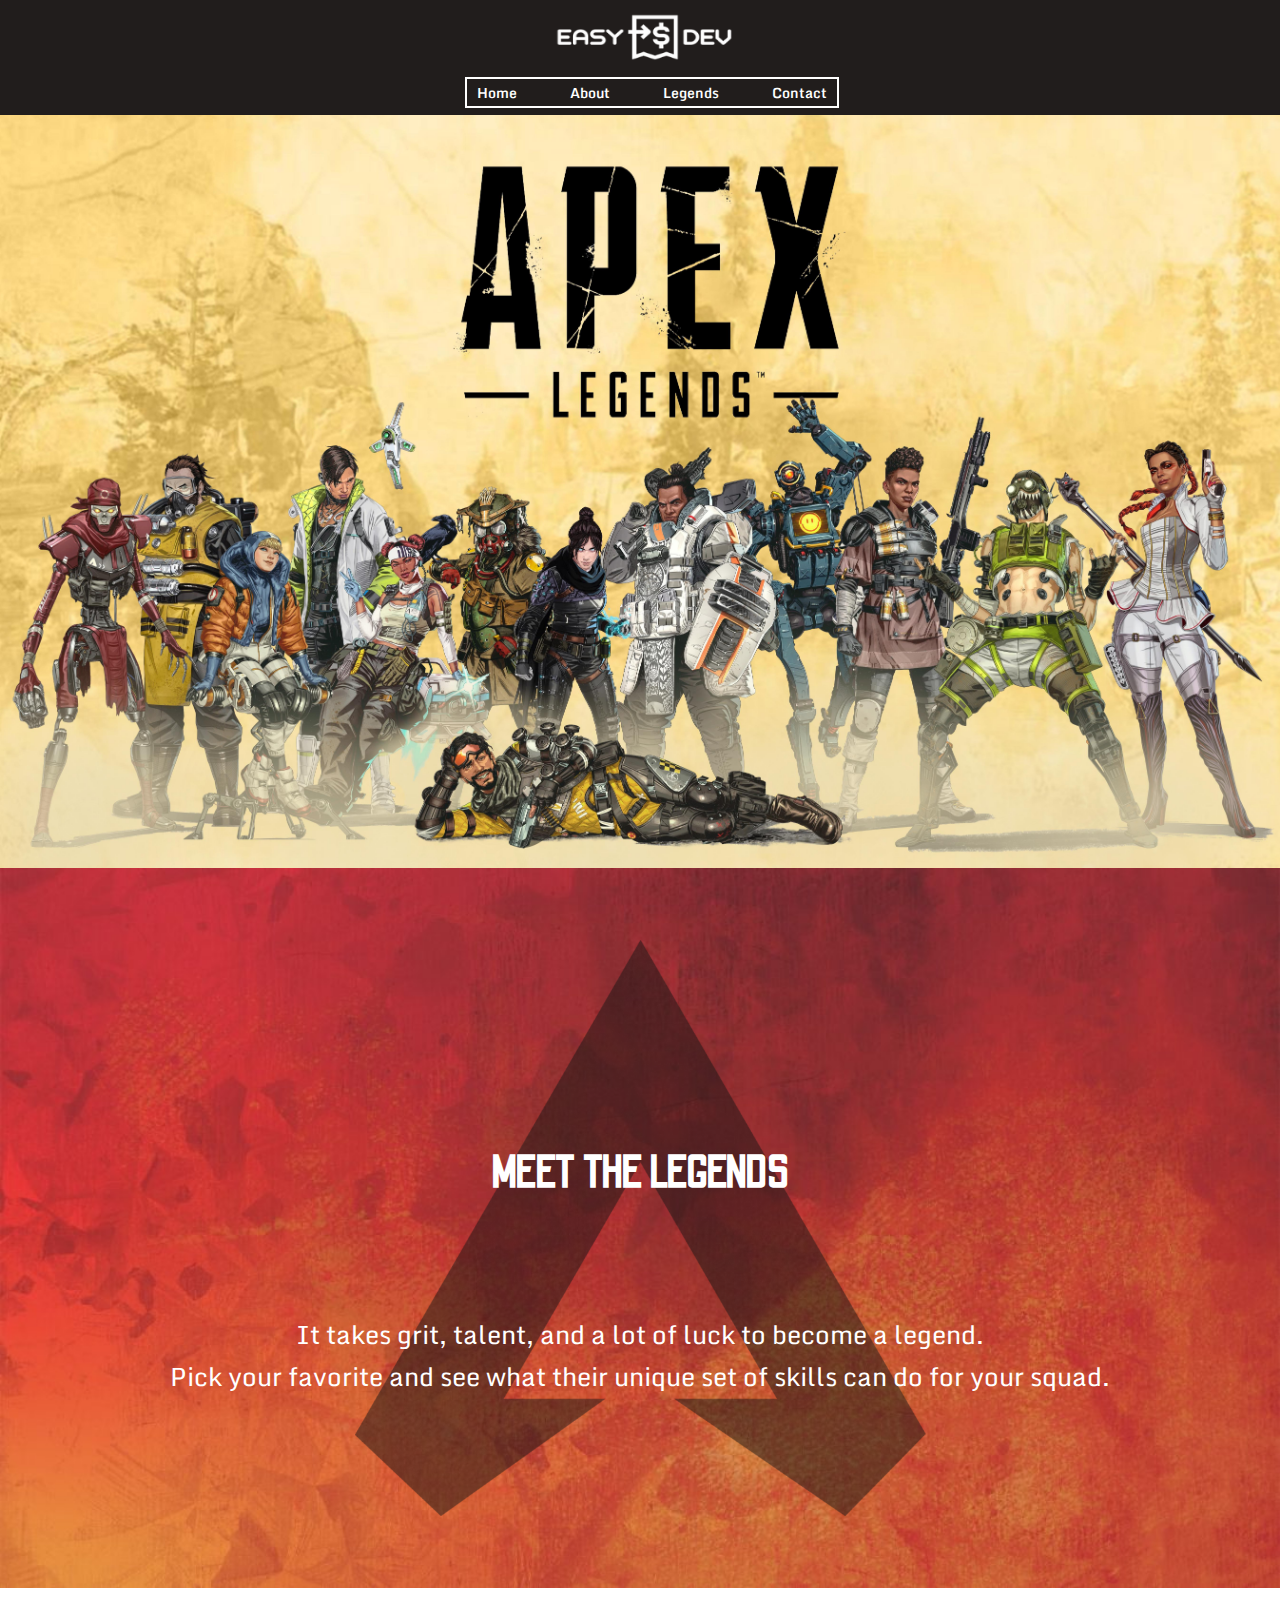
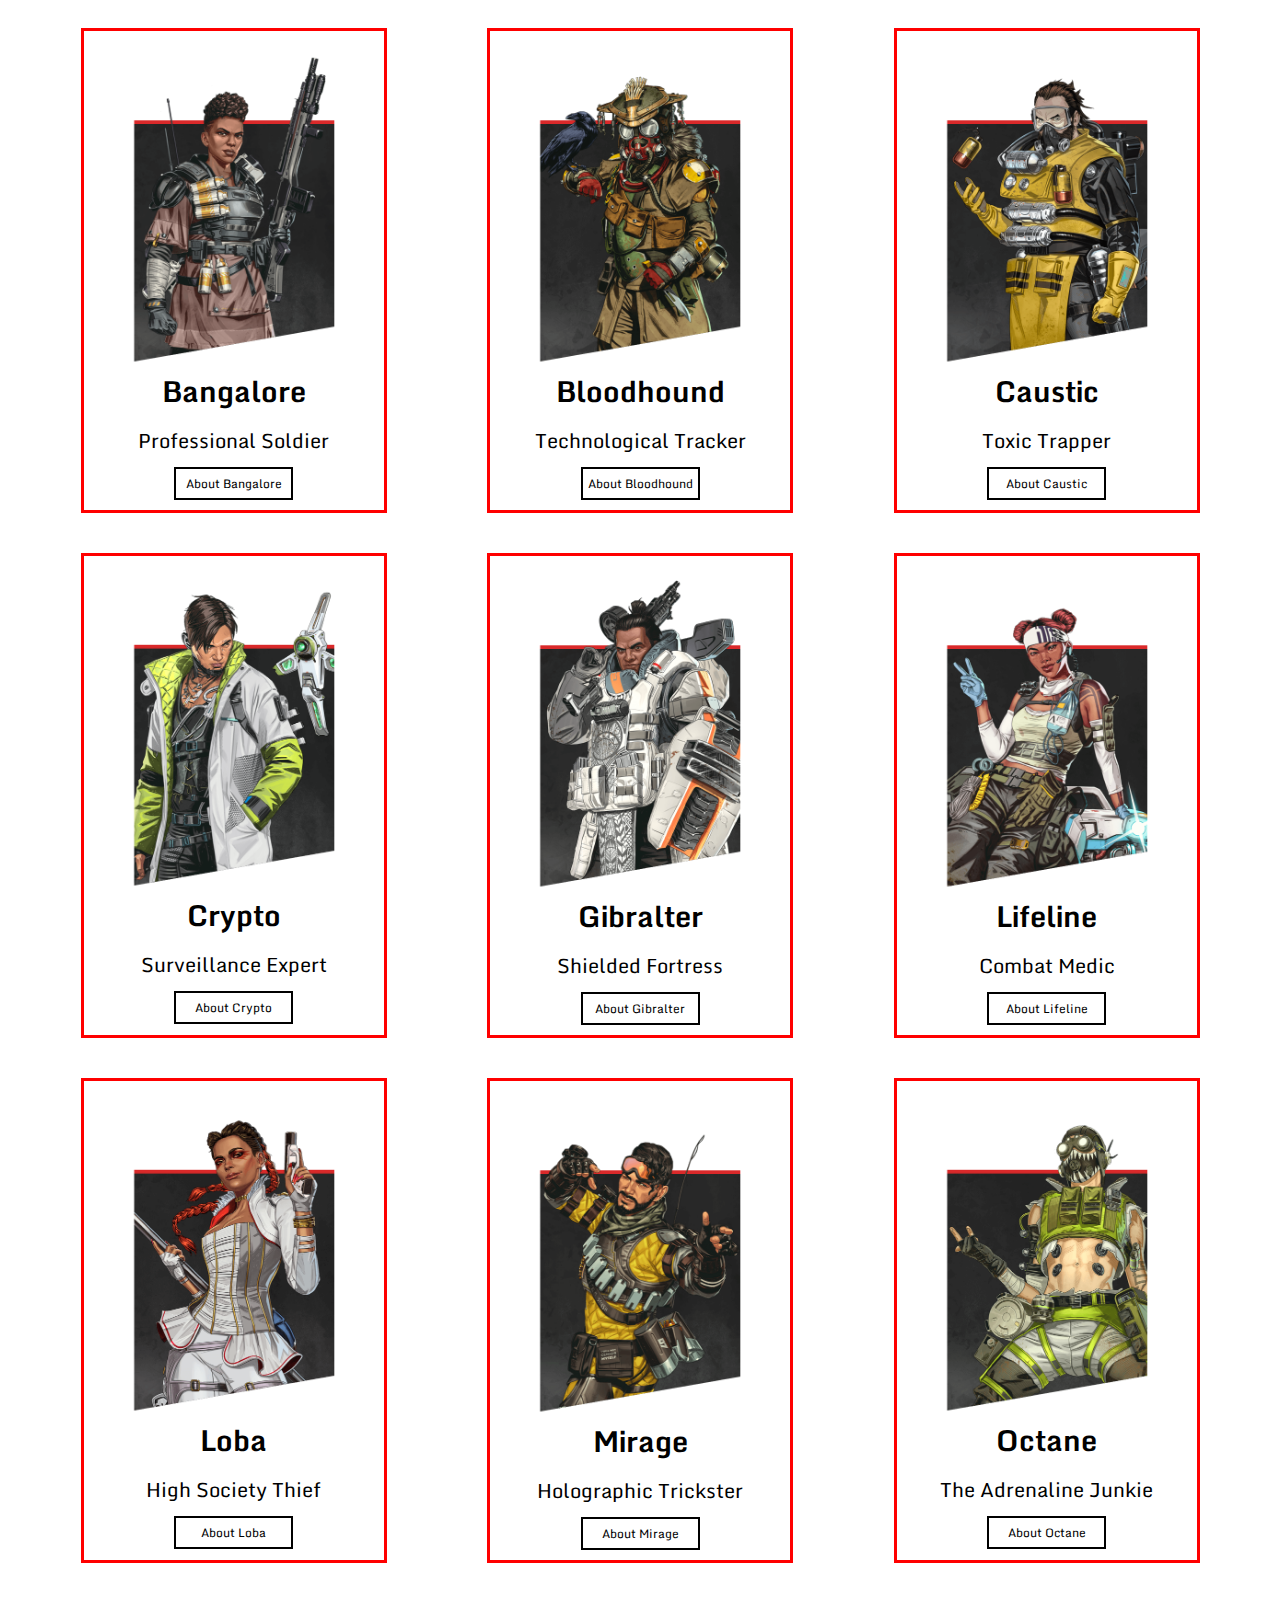
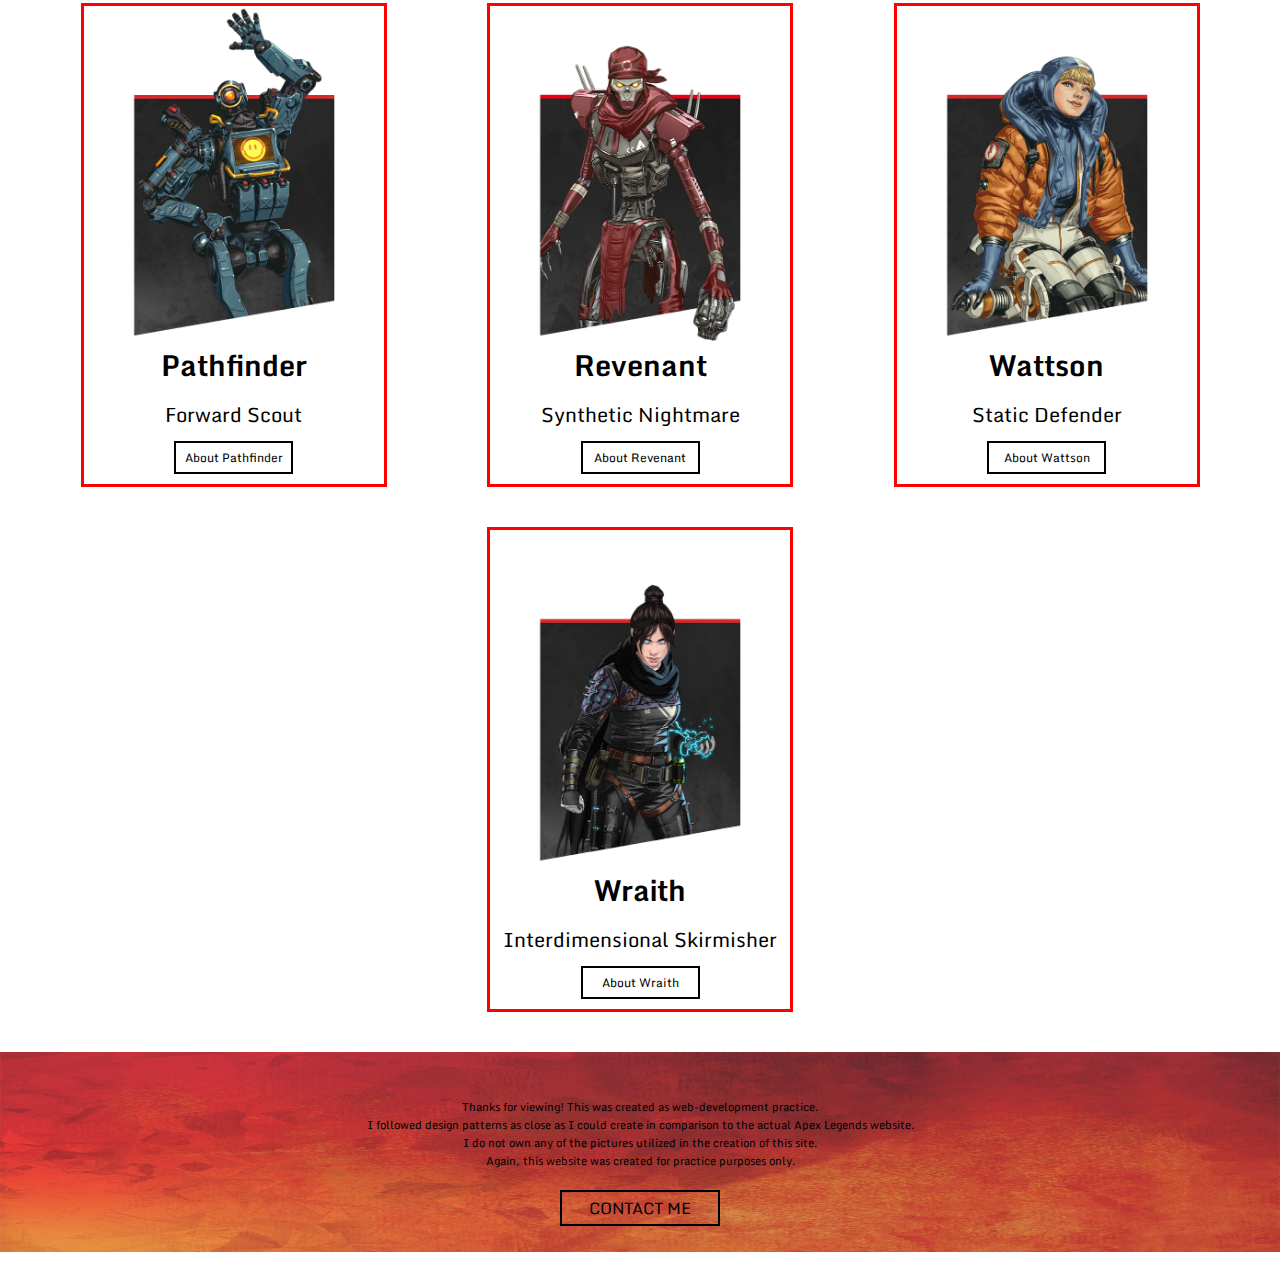
==== index.html @ 11a43748 "Add files via upload" ====
<!DOCTYPE html>
<html lang="en">
<head>
    <meta charset="UTF-8">
    <meta name="viewport" content="width=device-width, initial-scale=1.0">
    <title>Apex Legends</title>
    <link rel="stylesheet" href="index.css">
    <link href='https://fonts.googleapis.com/css?family=Odibee Sans' rel='stylesheet'>
    <link href='https://fonts.googleapis.com/css?family=Monda' rel='stylesheet'>
</head>
<body>
    <header>
        <!--<div class= "logo"></div>-->
        <img class="logo-img" src="images/RyanLogos/easymoney.png" alt="Easy $ Development">
        <nav>
          <ul>
            <li><a href="#banners">Home</a></li> 
            <li><a href="#banner-red-background">About</a></li> 
            <li><a href="#legend-container">Legends</a></li>
            <li><a href="#contact">Contact</a></li>
          </ul>
        </nav>
        
    </header>
    <div id="banners" class="banner-container">
      <img id="banner-group-pic" class="banner-image" src="images/BannerPhotos/apex-seasonfive-banner.jpg" alt="Group Picture of the Apex Legend Characters">
      <div class="red-banner">
      <img id="banner-red-background"  src="images/BannerPhotos/apex-meet-legends-background.jpg" alt="red Apex background image">
      <img class="apex-logo" src="images/ApexLogoPhotos/Apex-Legends-Logo-PNG-Photos.png" alt="Apex Logo">
      <h1 class="title-page-heading" >MEET THE LEGENDS</h1>
      <p class="title-page-paragraph" >It takes grit, talent, and a lot of luck to become a legend. <br>
         Pick your favorite and see what their unique set of skills can do for your squad.
      </p>
    </div>
    </div>
    <div id="legend-container" class="legend-gallery">
      <figure class="gallery-item">
        <img class="thumbnail" src="images/BangalorPhotos/apex-grid-tile-legends-bangalore.png.adapt.crop16x9.png">
        <h3 class="legend-name">Bangalore</h3>
        <p class="legend-title">Professional Soldier</p>
        <p class="about-btn">About Bangalore</p>
      </figure>
      <figure class="gallery-item">
        <img class="thumbnail" src="images/BloodhoundPhotos/apex-grid-tile-legends-bloodhound.png.adapt.crop16x9.png">
        <h3 class="legend-name">Bloodhound</h3>
        <p class="legend-title">Technological Tracker</p>
        <p class="about-btn">About Bloodhound</p>
      </figure>
      <figure class="gallery-item">
        <img class="thumbnail" src="images/CausticPhotos/apex-grid-tile-legends-caustic.png.adapt.crop16x9.png">
        <h3 class="legend-name">Caustic</h3>
        <p class="legend-title">Toxic Trapper</p>
        <p class="about-btn">About Caustic</p>
      </figure>
      <figure class="gallery-item">
        <img class="thumbnail" src="images/CryptoPhotos/apex-grid-tile-legends-crypto.png.adapt.crop16x9.png">
        <h3 class="legend-name">Crypto</h3>
        <p class="legend-title">Surveillance Expert</p>
        <p class="about-btn">About Crypto</p>
      </figure>
      <figure class="gallery-item">
        <img class="thumbnail" src="images/GibralterPhotos/apex-grid-tile-legends-gibraltar.png.adapt.crop16x9.png">
        <h3 class="legend-name">Gibralter</h3>
        <p class="legend-title">Shielded Fortress</p>
        <p class="about-btn">About Gibralter</p>
      </figure>
      <figure class="gallery-item">
        <img class="thumbnail" src="images/LifelinePhotos/apex-grid-tile-legends-lifeline.png.adapt.crop16x9.png">
        <h3 class="legend-name">Lifeline</h3>
        <p class="legend-title">Combat Medic</p>
        <p class="about-btn">About Lifeline</p>
      </figure>
      <figure class="gallery-item">
        <img class="thumbnail" src="images/LobaPhotos/apex-grid-tile-legends-loba.png.adapt.crop16x9.png">
        <h3 class="legend-name">Loba</h3>
        <p class="legend-title">High Society Thief</p>
        <p class="about-btn">About Loba</p>
      </figure>
      <figure class="gallery-item">
        <img class="thumbnail" src="images/MiragePhotos/apex-grid-tile-legends-mirage.png.adapt.crop16x9.png">
        <h3 class="legend-name">Mirage</h3>
        <p class="legend-title">Holographic Trickster</p>
        <p class="about-btn">About Mirage</p>
      </figure>
      <figure class="gallery-item">
        <img class="thumbnail" src="images/OctanePhotos/apex-grid-tile-legends-octane.png.adapt.crop16x9.png">
        <h3 class="legend-name">Octane</h3>
        <p class="legend-title">The Adrenaline Junkie</p>
        <p class="about-btn">About Octane</p>
      </figure>
      <figure class="gallery-item">
        <img class="thumbnail" src="images/PathfinderPhotos/apex-grid-tile-legends-pathfinder.png.adapt.crop16x9.png">
        <h3 class="legend-name">Pathfinder</h3>
        <p class="legend-title">Forward Scout</p>
        <p class="about-btn">About Pathfinder</p>
      </figure>
      <figure class="gallery-item">
        <img class="thumbnail" src="images/RevenantPhotos/apex-legend-revenant-grid-tile.png.adapt.crop16x9.png">
        <h3 class="legend-name">Revenant</h3>
        <p class="legend-title">Synthetic Nightmare</p>
        <p class="about-btn">About Revenant</p>
      </figure>
      <figure class="gallery-item">
        <img class="thumbnail" src="images/WattsonPhotos/apex-grid-tile-legends-wattson.png.adapt.crop16x9.png">
        <h3 class="legend-name">Wattson</h3>
        <p class="legend-title">Static Defender</p>
        <p class="about-btn">About Wattson</p>
      </figure>
      <figure class="gallery-item">
        <img class="thumbnail" src="images/WraithPhotos/apex-grid-tile-legends-wraith.png.adapt.crop16x9.png">
        <h3 class="legend-name">Wraith</h3>
        <p class="legend-title">Interdimensional Skirmisher</p>
        <p class="about-btn">About Wraith</p>
      </figure>
    </div>
    <div id="contact" class= "footer-banner">
        <img src="images/BannerPhotos/apex-meet-legends-background.jpg" alt="red Apex background">
        <div class="footer-flex">
          <p>Thanks for viewing! This was created as web-development practice. </p>
          <p>I followed design patterns as close as I could create in comparison to the actual Apex Legends website.</p>
          <p>I do not own any of the pictures utilized in the creation of this site.</p>
          <p>Again, this website was created for practice purposes only. </p>
          <div class="contact-btn">
          <a>CONTACT ME</a>
          </div>
        </div>
    </div>
    
        
</body>
</html>
---- index.css ----
html,body {
    margin: 0;
    padding: 0;
    font-size: 16px;
    color:white;
    font-family: 'Monda', Courier, monospace;
}

header {
    background-color:#211d1c;
    width:100%;
    position:fixed;
    height:115px;
    z-index: 10;
    display: flex;
    justify-content: center;
    align-items: center;
    flex-direction: column;
    font-size: 14px;
}

nav {
    width: 350px;
}

ul {
    display: flex;
    justify-content: space-between;
    padding: 2px 10px;
    margin: 0 auto 10px 0;
    width:100%;
    border: 2px solid white;
}

li a{
    text-decoration: none;
    color:white;
}


nav li {
    font-weight: 600;
    display: inline-block;
}

a:hover {
    text-decoration: underline;
}

.logo-img{
    height: 80px;
    width:180px;
    margin-left: 8px;
    position: relative;
}

.banner-container{
    width: 100%;
    position: relative;
    top:100px;
    background-color: black;
}

.banner-image{
    width:100%;
    height: auto;
    display:block;
    position: relative;
    top:15px;
}

.red-banner{
    width:100%;
    position: relative;
    display: flex;
    flex-direction: column;
    justify-content: space-around;
    align-items: center;
    z-index:5;
}

.apex-logo {
    display: block;
    position: absolute;
    margin: 0 auto;
    height: 45vw;
    opacity: .5;

}

.title-page-heading {
    position: absolute;
    text-align: center;
    width: 100%;
    bottom: 50%;
    font-size:3.5vw;
    color:white;
    font-family: 'Odibee Sans';
}

.title-page-paragraph{
    position: absolute;
    text-align: center;
    width: 100%;
    bottom: 23%;
    font-size: 2vw;
    color:white;
    font-family:'Monda';


}

.legend-gallery {
    display: flex;
    flex-wrap: wrap;
    justify-content: space-evenly;
    padding-top: 20px;
    position: relative;
    top:50px;
  }
  
.gallery-item {
    margin: 20px 20px 20px 20px;
    position: relative;
    top: 50px;
    display: flex;
    flex-direction: column;
    border: 3px solid red;
  }
  
.gallery-item .thumbnail {
    width: 300px;
    margin: 0 auto 0 auto;
    padding: 0;
  }

.legend-name {
    color:black;
    text-align: center;
    font-size: 180%;
    margin-bottom: 10px;
    margin-top:0;
  }

.legend-title{
    color:black;
    text-align: center;
    font-size: 125%;
    margin-top:0;
    margin-bottom:10px;
  }


.about-btn{
    color: black;
    text-align: center;
    border:2px solid black;
    padding:5px 0;
    margin-top:0;
    width:115px;
    margin: 0 auto 10px auto;
    font-size:12px;
  }

  .about-btn:hover{
      border: 2px solid red;
      color: red;
      text-decoration: underline;
      cursor: pointer;
  }

.footer-banner{
    width: 100%;
    height: 200px;
    position: relative;
    top:120px;
}

.footer-banner img{
    width: 100%;
    position: absolute;
    height: 100%;
}

.footer-banner p {
    color:black;
    position: relative;
    width: 100%;
    text-align: center;
    display: inline-block;
    font-size: 70%;
    
  }

.footer-flex{
    display: flex;
    flex-wrap: wrap;
    justify-content: center;
    align-items: center;
    flex-direction: column;
    align-content: flex-start;
    padding-top:10px;
    height:100%;
    }

.footer-flex p {
    margin:0;
    padding:0;
}


.contact-btn{
    border: 2px solid black;
    padding: 3px;
    width: 150px;
    margin: 20px auto 0 auto;
    position: relative;
    text-align: center;
    font-size: 1rem;
    color: black;
}

#banner-red-background{
    width: 100%;
    height:100%;
}

@media only screen and (max-width: 768px){
    .title-page-heading {
        font-size:3.8vw;
    }
    
    .title-page-paragraph{
        font-size: 2.8vw;
    }
    .gallery-item .thumbnail {
        width: 250px;
      }
}


@media only screen and (max-width: 500px){

    .title-page-heading {
        font-size:4vw;
    }
    
    .title-page-paragraph{
        font-size: 3vw;
    }

    .gallery-item .thumbnail {
        width: 200px;
      }

      .legend-name {
        font-size: 150%;
      }
    
    .legend-title{
        font-size: 100%;
      }
    
}
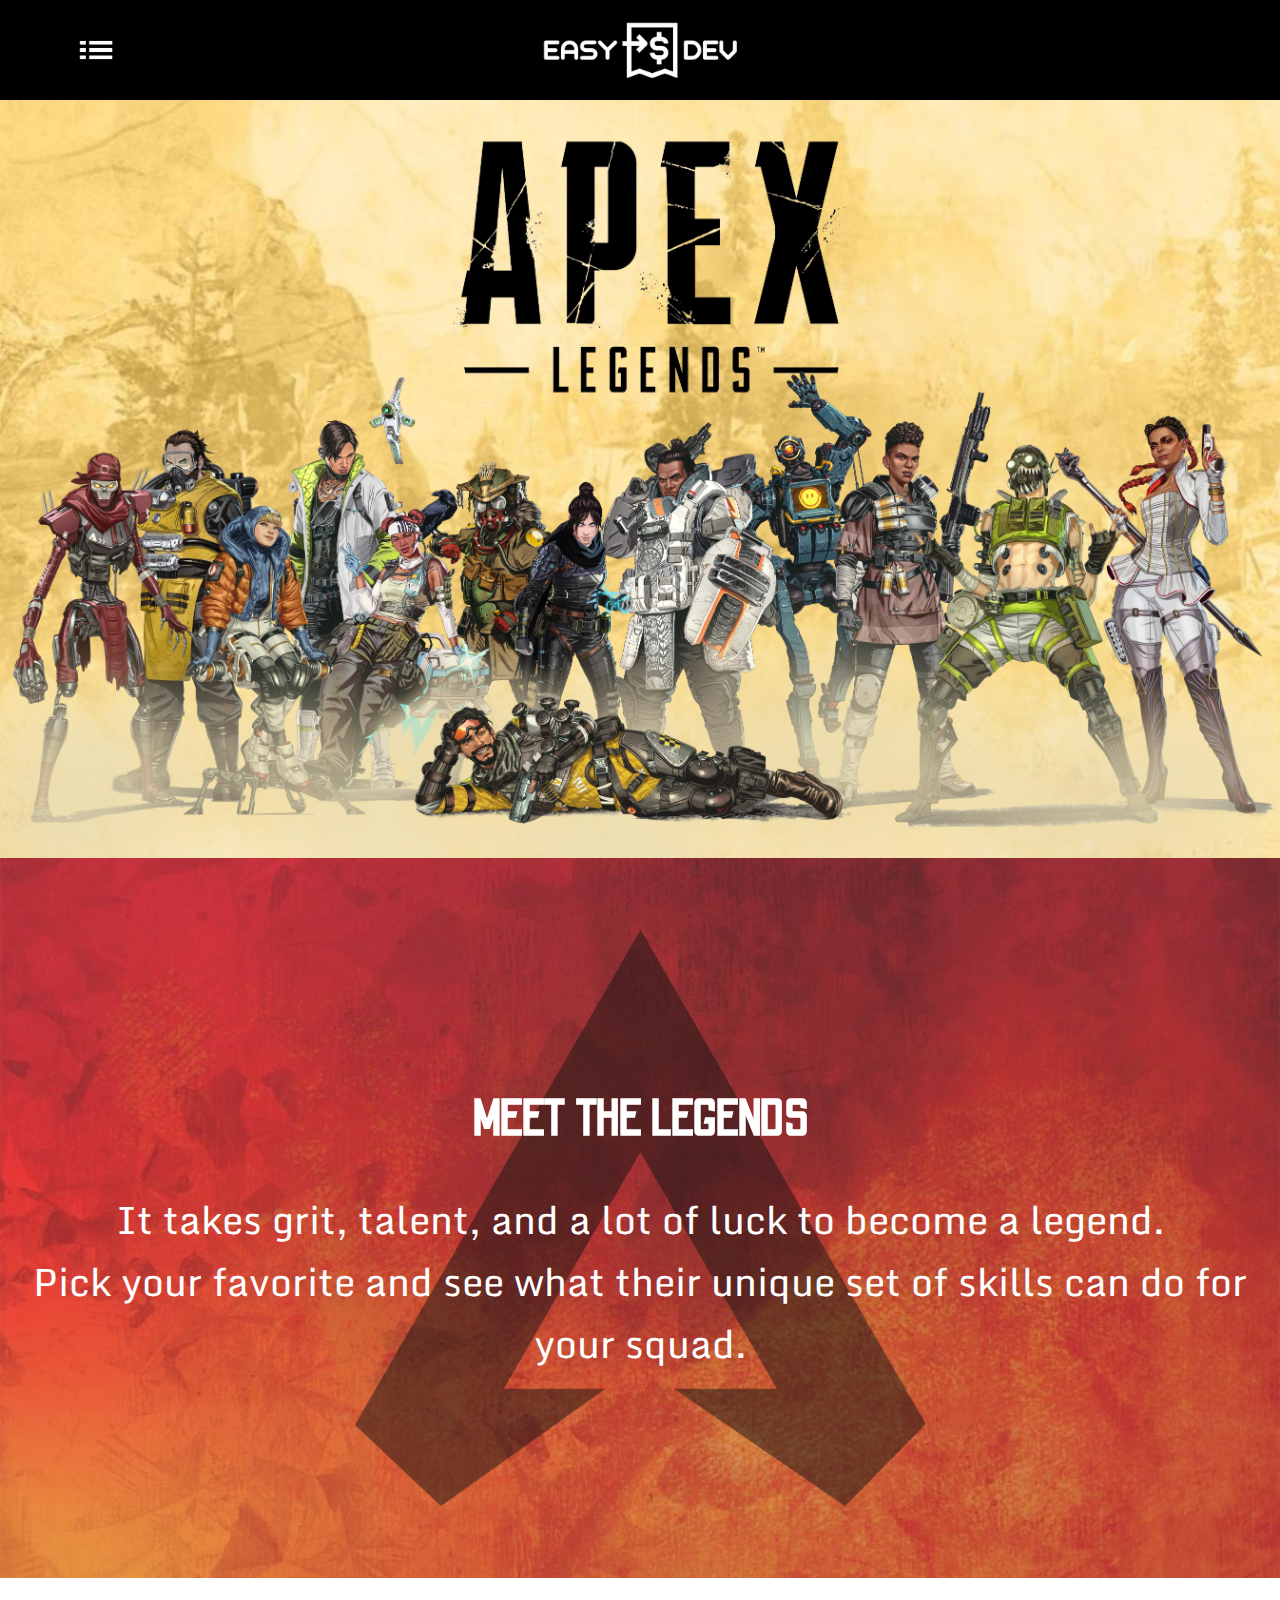
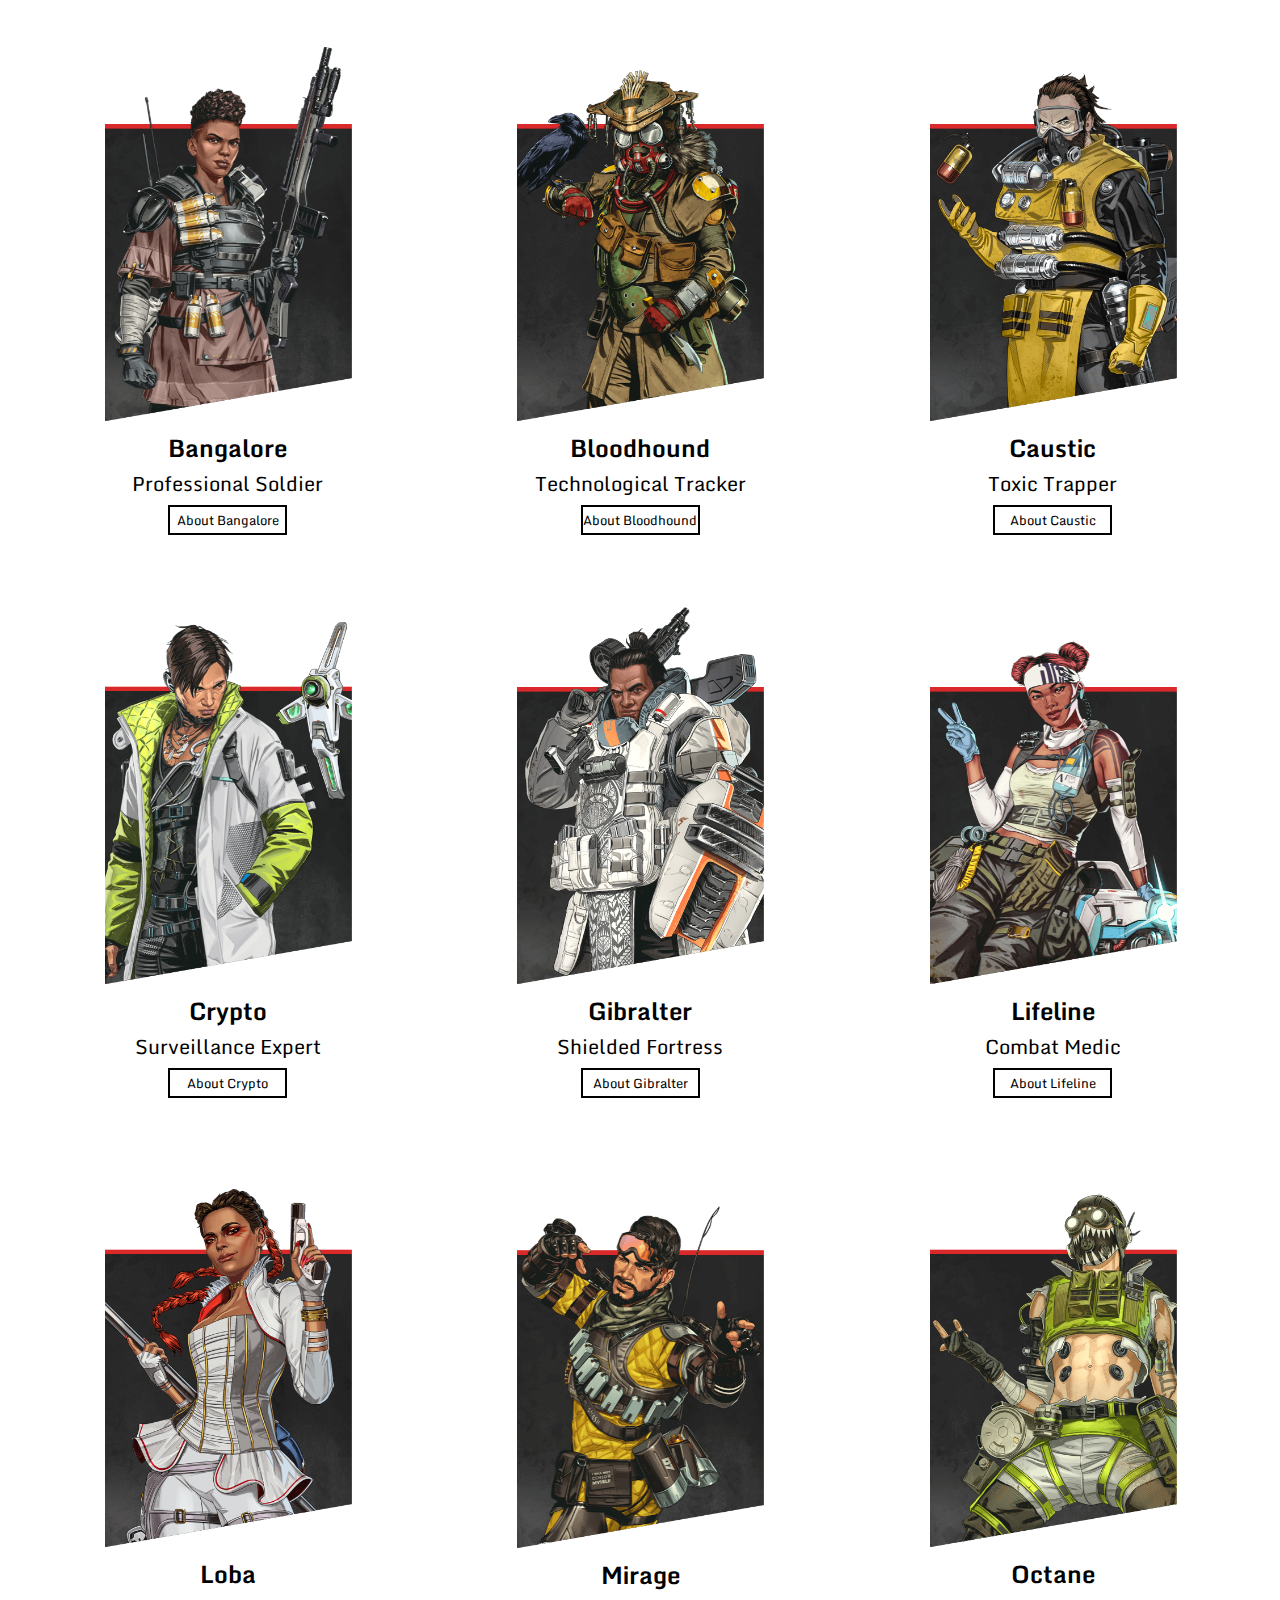
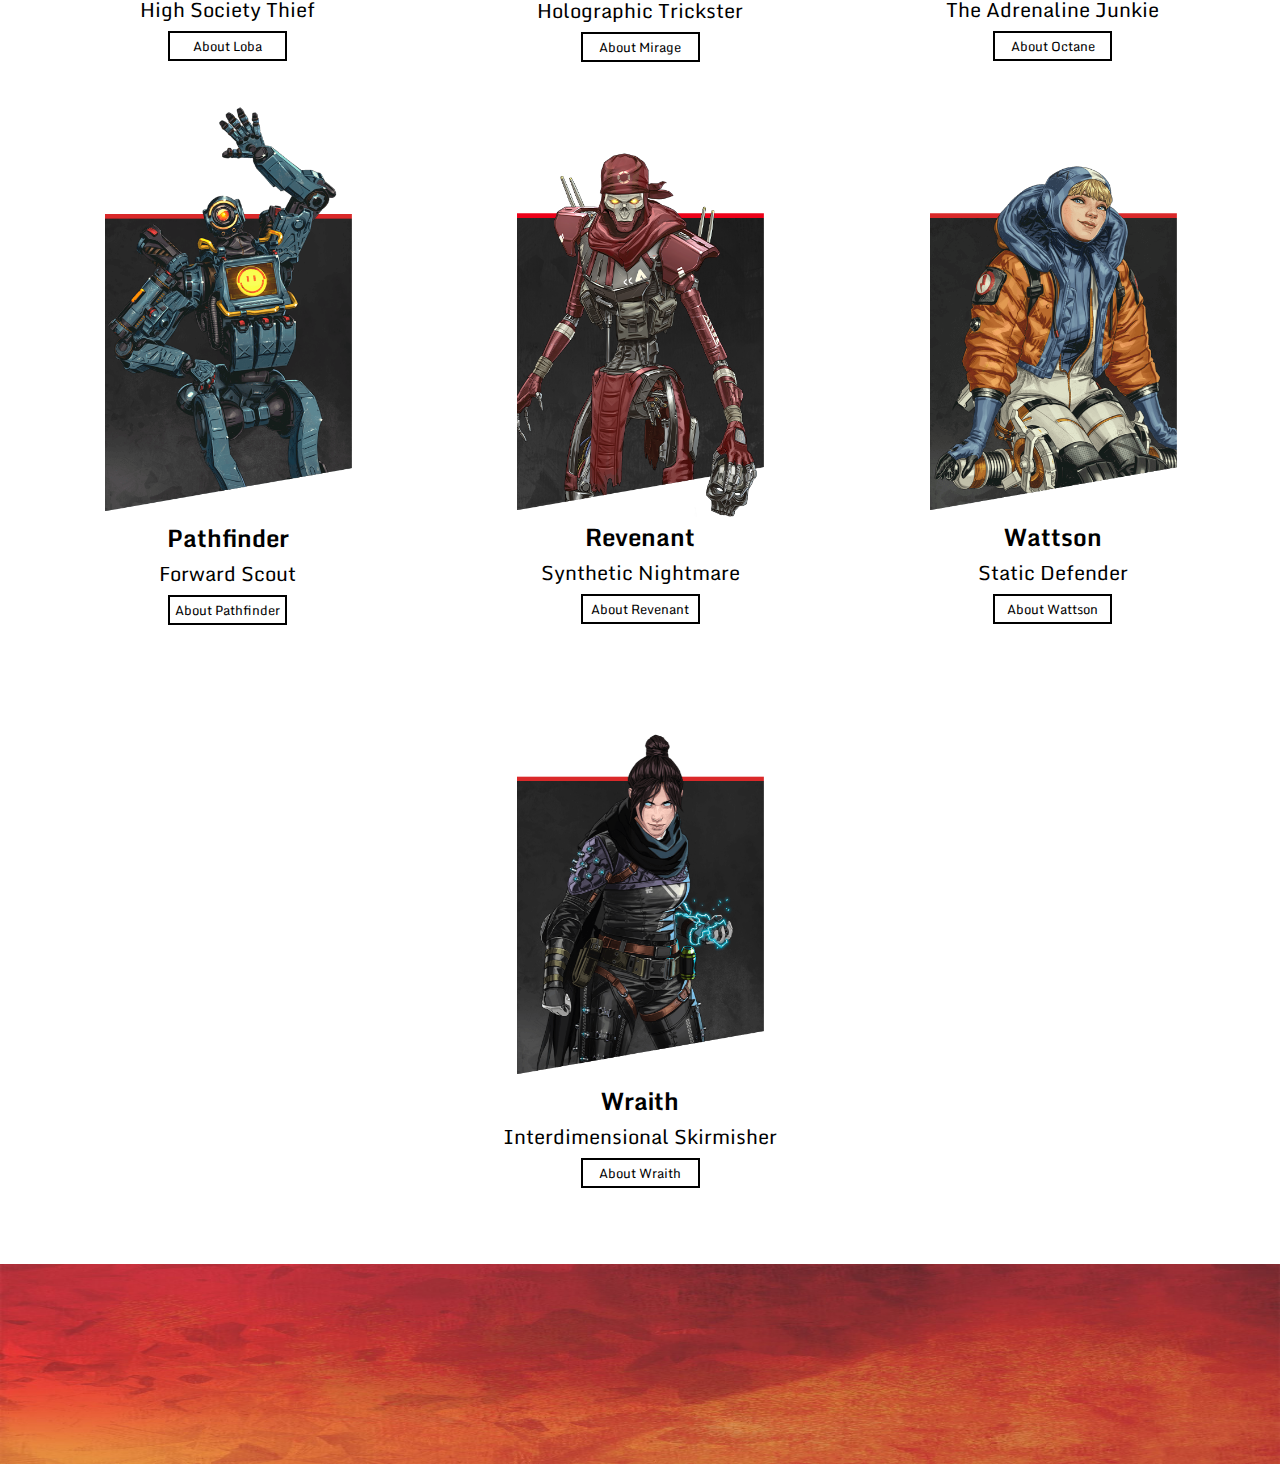
==== commit cb4ffa11: "updated files" ====
--- a/index.html
+++ b/index.html
@@ -9,21 +9,29 @@
     <link href='https://fonts.googleapis.com/css?family=Monda' rel='stylesheet'>
 </head>
 <body>
-    <header>
-        <!--<div class= "logo"></div>-->
+  <header>
+    <div class="flex-menu">
+        <img id="nav-toggle" class="nav-toggle" src="images/ApexLogoPhotos/white-menu.png" alt="menu toggle" onclick="onClick()">
+    </div>
+    <div class="flex-logo">    
         <img class="logo-img" src="images/RyanLogos/easymoney.png" alt="Easy $ Development">
-        <nav>
-          <ul>
-            <li><a href="#banners">Home</a></li> 
-            <li><a href="#banner-red-background">About</a></li> 
-            <li><a href="#legend-container">Legends</a></li>
-            <li><a href="#contact">Contact</a></li>
-          </ul>
-        </nav>
-        
-    </header>
+    </div>
+    <!--<div class="flex-menu">
+        <img class="nav-toggle red" src="images/ApexLogoPhotos/linked-in.png" alt="red linked-in icon">
+    </div>-->
+    <nav id="nav-bar">
+      <ul>
+        <li class="top"><a href="#banners">Home</a></li> 
+        <li><a href="#banner-red-background">About</a></li> 
+        <li><a href="#legend-container">Legends</a></li>
+        <li class="bottom"><a href="#contact">Contact</a></li>
+      </ul>
+    </nav>
+  </header>
     <div id="banners" class="banner-container">
+      <div class="group-banner">
       <img id="banner-group-pic" class="banner-image" src="images/BannerPhotos/apex-seasonfive-banner.jpg" alt="Group Picture of the Apex Legend Characters">
+      </div>
       <div class="red-banner">
       <img id="banner-red-background"  src="images/BannerPhotos/apex-meet-legends-background.jpg" alt="red Apex background image">
       <img class="apex-logo" src="images/ApexLogoPhotos/Apex-Legends-Logo-PNG-Photos.png" alt="Apex Logo">
@@ -38,8 +46,8 @@
         <img class="thumbnail" src="images/BangalorPhotos/apex-grid-tile-legends-bangalore.png.adapt.crop16x9.png">
         <h3 class="legend-name">Bangalore</h3>
         <p class="legend-title">Professional Soldier</p>
-        <p class="about-btn">About Bangalore</p>
-      </figure>
+        <p class="about-btn"><a class="about-link" href="legends.html#banners">About Bangalore</a></p>
+      </figure> 
       <figure class="gallery-item">
         <img class="thumbnail" src="images/BloodhoundPhotos/apex-grid-tile-legends-bloodhound.png.adapt.crop16x9.png">
         <h3 class="legend-name">Bloodhound</h3>
@@ -115,15 +123,6 @@
     </div>
     <div id="contact" class= "footer-banner">
         <img src="images/BannerPhotos/apex-meet-legends-background.jpg" alt="red Apex background">
-        <div class="footer-flex">
-          <p>Thanks for viewing! This was created as web-development practice. </p>
-          <p>I followed design patterns as close as I could create in comparison to the actual Apex Legends website.</p>
-          <p>I do not own any of the pictures utilized in the creation of this site.</p>
-          <p>Again, this website was created for practice purposes only. </p>
-          <div class="contact-btn">
-          <a>CONTACT ME</a>
-          </div>
-        </div>
     </div>
     
         
--- a/index.css
+++ b/index.css
@@ -2,71 +2,101 @@
     margin: 0;
     padding: 0;
     font-size: 16px;
+    color:black;
+    font-family: 'Monda', Courier, monospace;
+}
+
+header{
+    background-color: black;
+    text-align: center;
+    position: fixed;
+    z-index: 10;
+    width: 100%;
+    display: flex;
+}
+
+.nav-toggle{
+    width:40px;
+    height:30px;
+}
+
+.nav-toggle:hover{
+    cursor: pointer;
+    border: 1px solid white;
+}
+
+#nav-bar{
+    position: absolute;
+    text-align:center;
+    top:79%;
+    left:0;
+    background-color: black;
+    width:100%;
+    display: none;
+}
+
+nav ul{
+    margin:0;
+    padding:0;
+    list-style: none;
+}
+
+nav li{
+    margin-bottom: .25em;
+    margin-left:2.1em;
+
+}
+
+.top{
+    margin-top:.25em;
+}
+
+.bottom{
+    margin-bottom:1em
+}
+
+nav a{
     color:white;
-    font-family: 'Monda', Courier, monospace;
-}
-
-header {
-    background-color:#211d1c;
-    width:100%;
-    position:fixed;
-    height:115px;
-    z-index: 10;
-    display: flex;
+    text-decoration: none;
+    font-size:14px;
+    text-transform: uppercase;
+    padding:1px 2px;
+}
+
+nav a:hover {
+    color:red;
+    border:1px solid red;
+}
+
+.flex-logo{
+    display: flex;
+    align-items: center;
     justify-content: center;
+    flex-basis: 70%;
+}
+
+.flex-menu{
+    flex-basis: 15%;
+    display: flex;
+    justify-content: space-around;
     align-items: center;
-    flex-direction: column;
-    font-size: 14px;
-}
-
-nav {
-    width: 350px;
-}
-
-ul {
-    display: flex;
-    justify-content: space-between;
-    padding: 2px 10px;
-    margin: 0 auto 10px 0;
-    width:100%;
-    border: 2px solid white;
-}
-
-li a{
-    text-decoration: none;
-    color:white;
-}
-
-
-nav li {
-    font-weight: 600;
-    display: inline-block;
-}
-
-a:hover {
-    text-decoration: underline;
 }
 
 .logo-img{
-    height: 80px;
-    width:180px;
-    margin-left: 8px;
-    position: relative;
+    width:200px;
+    z-index:9;
 }
 
 .banner-container{
     width: 100%;
-    position: relative;
-    top:100px;
     background-color: black;
+    padding-top:90px;
 }
 
 .banner-image{
     width:100%;
     height: auto;
     display:block;
-    position: relative;
-    top:15px;
 }
 
 .red-banner{
@@ -77,6 +107,7 @@
     justify-content: space-around;
     align-items: center;
     z-index:5;
+    flex-wrap: wrap;
 }
 
 .apex-logo {
@@ -92,8 +123,8 @@
     position: absolute;
     text-align: center;
     width: 100%;
-    bottom: 50%;
-    font-size:3.5vw;
+    bottom: 55%;
+    font-size:4vw;
     color:white;
     font-family: 'Odibee Sans';
 }
@@ -103,7 +134,7 @@
     text-align: center;
     width: 100%;
     bottom: 23%;
-    font-size: 2vw;
+    font-size: 3vw;
     color:white;
     font-family:'Monda';
 
@@ -114,22 +145,18 @@
     display: flex;
     flex-wrap: wrap;
     justify-content: space-evenly;
-    padding-top: 20px;
-    position: relative;
-    top:50px;
+    margin: 20px auto 50px auto;
   }
   
 .gallery-item {
-    margin: 20px 20px 20px 20px;
-    position: relative;
-    top: 50px;
     display: flex;
     flex-direction: column;
-    border: 3px solid red;
+    margin-right: 0;
+    margin-left: 0;
   }
   
 .gallery-item .thumbnail {
-    width: 300px;
+    width: 370px;
     margin: 0 auto 0 auto;
     padding: 0;
   }
@@ -137,8 +164,8 @@
 .legend-name {
     color:black;
     text-align: center;
-    font-size: 180%;
-    margin-bottom: 10px;
+    font-size: 150%;
+    margin-bottom: 0;
     margin-top:0;
   }
 
@@ -147,19 +174,22 @@
     text-align: center;
     font-size: 125%;
     margin-top:0;
-    margin-bottom:10px;
-  }
-
+    margin-bottom:5px;
+  }
+
+  .about-link{
+    text-decoration: none;
+    color: black;
+}
 
 .about-btn{
-    color: black;
     text-align: center;
     border:2px solid black;
-    padding:5px 0;
+    padding:2px 0;
     margin-top:0;
     width:115px;
     margin: 0 auto 10px auto;
-    font-size:12px;
+    font-size:13px;
   }
 
   .about-btn:hover{
@@ -173,7 +203,6 @@
     width: 100%;
     height: 200px;
     position: relative;
-    top:120px;
 }
 
 .footer-banner img{
@@ -182,50 +211,175 @@
     height: 100%;
 }
 
-.footer-banner p {
-    color:black;
-    position: relative;
-    width: 100%;
-    text-align: center;
-    display: inline-block;
-    font-size: 70%;
-    
-  }
-
-.footer-flex{
-    display: flex;
+#banner-red-background{
+    width: 100%;
+    height:100%;
+}
+
+
+
+/* legends.hmtl */
+.main-info-container{
+    display:flex;
+    width:90%;
+    flex-direction: row;
     flex-wrap: wrap;
+    justify-content: space-around;
+    margin: 0 auto 60px auto;
+    padding-bottom:20px;
+}
+
+.col-img{
+    display: flex;
+    flex-basis:55%;
     justify-content: center;
     align-items: center;
+}
+.col-txt{
+    display: flex;
+    flex-basis:45%;
+    padding-top:140px;
+}
+
+.column{
+    display:flex;
     flex-direction: column;
-    align-content: flex-start;
-    padding-top:10px;
-    height:100%;
-    }
-
-.footer-flex p {
+
+}
+
+.poster-box{
+    width:100%;
+    height:auto;
+}
+
+.poster-img{
+    width:100%;
+    height:auto;
+    min-width:250px
+}
+
+.legend-story{
+    padding-right:100px;
+}
+
+.table-row{
+    display: flex;
+    flex-wrap: wrap;
+}
+
+.table-cell{
+    flex-basis:200px;
+}
+
+.table-label{
+    font-weight: bold;
+    flex-basis:150px;
+
+}
+
+hr{
+    color: black;
     margin:0;
-    padding:0;
-}
-
-
-.contact-btn{
-    border: 2px solid black;
-    padding: 3px;
-    width: 150px;
-    margin: 20px auto 0 auto;
-    position: relative;
-    text-align: center;
-    font-size: 1rem;
-    color: black;
-}
-
-#banner-red-background{
-    width: 100%;
-    height:100%;
-}
-
-@media only screen and (max-width: 768px){
+    width:80%;
+}
+
+
+/*.about-btn{
+    text-align: center;
+    border:2px solid black;
+    padding:2px 0;
+    margin-top:0;
+    width:115px;
+    font-size:13px;
+  } */
+
+
+  .back-btn{
+    text-align: center;
+    padding:2px 0;
+    margin-top:0;
+    width:150px;
+    margin: 0 auto 100px auto;
+  }
+
+  .back-link{
+      color: black;
+      border: 2px solid black;
+      padding:3px 8px;
+      font-size:16px;
+      text-decoration: none;
+  }
+  .back-link:hover{
+      border: 2px solid red;
+      color: red;
+      text-decoration: underline;
+      cursor: pointer;
+  }
+
+
+@media only screen and (max-width: 909px){
+    .col-img{
+        
+        flex-basis:90%;
+        
+    }
+    .col-txt{
+        
+        flex-basis:80%;
+        padding-top:20px;
+    }
+
+    .legend-story{
+        padding-right:0px;
+    }
+}
+
+
+@media only screen and (max-width:486px){
+
+    .table-cell{
+        margin-top:0px;
+        margin-bottom: 8px;
+    }
+    
+    .table-label{
+       margin-bottom: 8px;
+
+    }
+
+    .logo-img{
+        width:175px;
+
+    }
+    .nav-toggle{
+        height:20px;
+        width: 30px;
+        margin-left:10px;
+    }
+}
+
+@media only screen and (max-width: 350px){
+    .info-flex h1{
+        font-size: 24px ;
+    }
+    .info-flex h3{
+        font-size: 14px;
+    }
+    .info-flex p{
+        font-size: 14px ;
+    }
+
+    .table-flex p{
+        font-size: 14px;
+    }
+
+
+}
+
+    
+/*index.html media queries*/
+
+/*@media only screen and (max-width: 768px){
     .title-page-heading {
         font-size:3.8vw;
     }
@@ -234,10 +388,18 @@
         font-size: 2.8vw;
     }
     .gallery-item .thumbnail {
-        width: 250px;
+        width: 350px;
       }
 }
-
+*/
+
+
+@media only screen and (max-width: 799px){
+    .gallery-item .thumbnail {
+        width: 500px;
+      }
+    
+}
 
 @media only screen and (max-width: 500px){
 
@@ -250,10 +412,10 @@
     }
 
     .gallery-item .thumbnail {
-        width: 200px;
+        width: 400px;
       }
 
-      .legend-name {
+    .legend-name {
         font-size: 150%;
       }
     
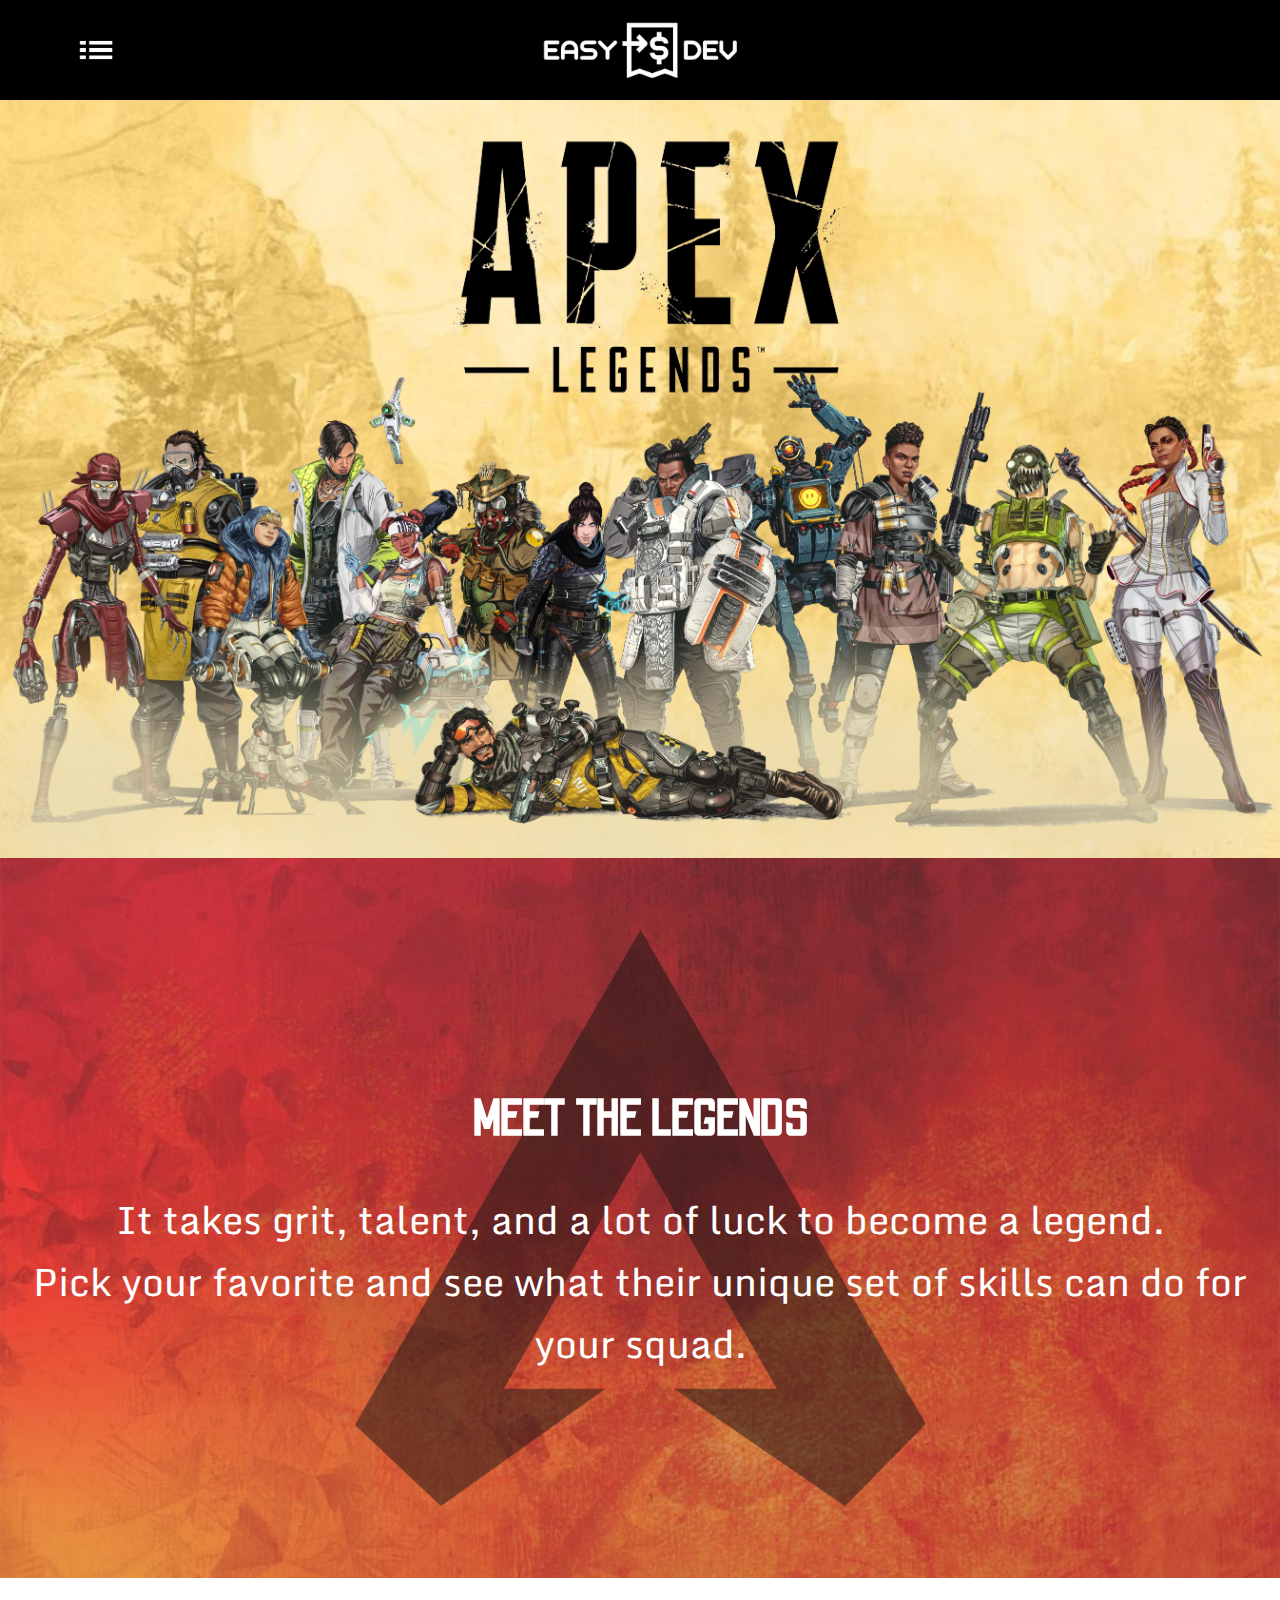
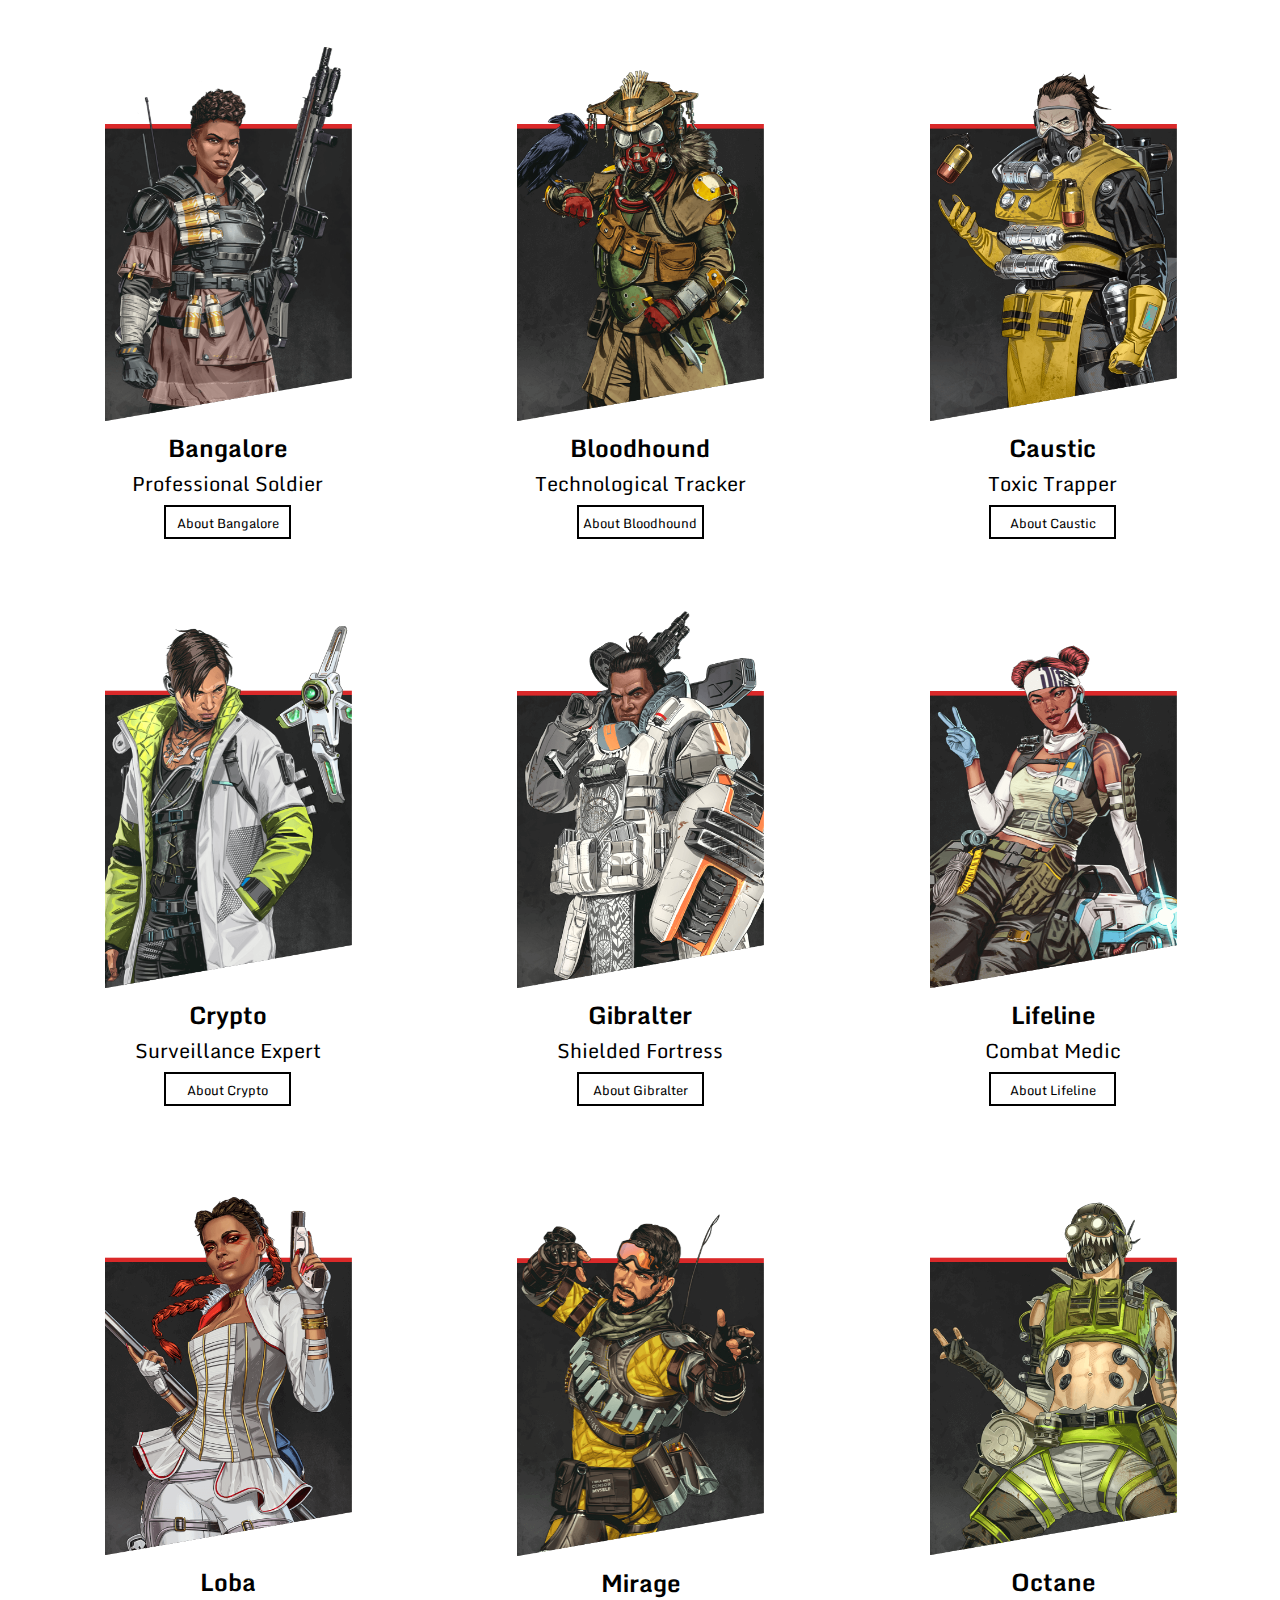
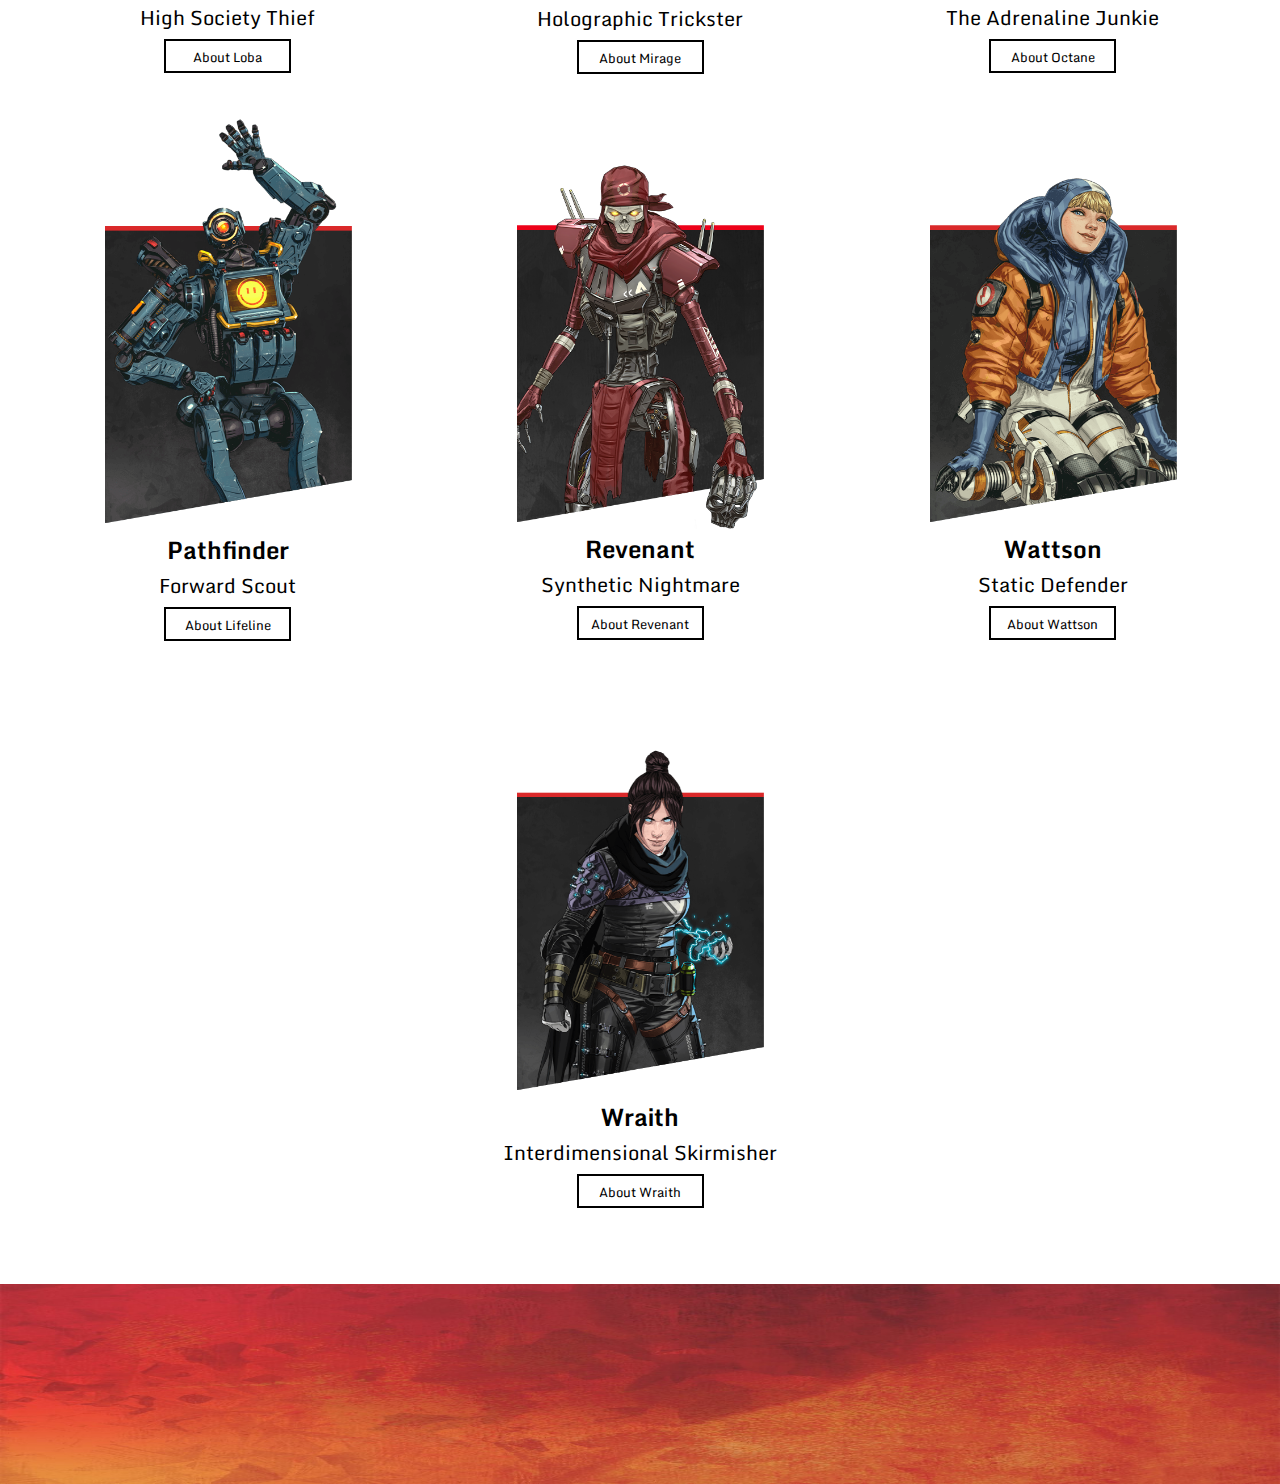
==== commit 0e4defc0: "updated files" ====
--- a/index.html
+++ b/index.html
@@ -11,7 +11,7 @@
 <body>
   <header>
     <div class="flex-menu">
-        <img id="nav-toggle" class="nav-toggle" src="images/ApexLogoPhotos/white-menu.png" alt="menu toggle" onclick="onClick()">
+        <img id="nav-toggle" class="nav-toggle" src="images/ApexLogoPhotos/white-menu.png" alt="menu toggle" onclick="menuClick()">
     </div>
     <div class="flex-logo">    
         <img class="logo-img" src="images/RyanLogos/easymoney.png" alt="Easy $ Development">
@@ -46,85 +46,85 @@
         <img class="thumbnail" src="images/BangalorPhotos/apex-grid-tile-legends-bangalore.png.adapt.crop16x9.png">
         <h3 class="legend-name">Bangalore</h3>
         <p class="legend-title">Professional Soldier</p>
-        <p class="about-btn"><a class="about-link" href="legends.html#banners">About Bangalore</a></p>
+        <p id="about-btn" class="about-btn"><a id="about-link"  class="about-link" href="legends.html#banners">About Bangalore</a></p>
       </figure> 
       <figure class="gallery-item">
         <img class="thumbnail" src="images/BloodhoundPhotos/apex-grid-tile-legends-bloodhound.png.adapt.crop16x9.png">
         <h3 class="legend-name">Bloodhound</h3>
         <p class="legend-title">Technological Tracker</p>
-        <p class="about-btn">About Bloodhound</p>
+        <p class="about-btn"><a id="about-link" class="about-link" href="legends.html" onclick="bloodhoundLinkClick()">About Bloodhound</a></p>
       </figure>
       <figure class="gallery-item">
         <img class="thumbnail" src="images/CausticPhotos/apex-grid-tile-legends-caustic.png.adapt.crop16x9.png">
         <h3 class="legend-name">Caustic</h3>
         <p class="legend-title">Toxic Trapper</p>
-        <p class="about-btn">About Caustic</p>
+        <p class="about-btn"><a class="about-link" href="legends.html">About Caustic</a></p>
       </figure>
       <figure class="gallery-item">
         <img class="thumbnail" src="images/CryptoPhotos/apex-grid-tile-legends-crypto.png.adapt.crop16x9.png">
         <h3 class="legend-name">Crypto</h3>
         <p class="legend-title">Surveillance Expert</p>
-        <p class="about-btn">About Crypto</p>
+        <p class="about-btn"><a class="about-link" href="legends.html">About Crypto</a></p>
       </figure>
       <figure class="gallery-item">
         <img class="thumbnail" src="images/GibralterPhotos/apex-grid-tile-legends-gibraltar.png.adapt.crop16x9.png">
         <h3 class="legend-name">Gibralter</h3>
         <p class="legend-title">Shielded Fortress</p>
-        <p class="about-btn">About Gibralter</p>
+        <p class="about-btn"><a class="about-link" href="legends.html">About Gibralter</a></p>
       </figure>
       <figure class="gallery-item">
         <img class="thumbnail" src="images/LifelinePhotos/apex-grid-tile-legends-lifeline.png.adapt.crop16x9.png">
         <h3 class="legend-name">Lifeline</h3>
         <p class="legend-title">Combat Medic</p>
-        <p class="about-btn">About Lifeline</p>
+        <p class="about-btn"><a class="about-link" href="legends.html">About Lifeline</a></p>
       </figure>
       <figure class="gallery-item">
         <img class="thumbnail" src="images/LobaPhotos/apex-grid-tile-legends-loba.png.adapt.crop16x9.png">
         <h3 class="legend-name">Loba</h3>
         <p class="legend-title">High Society Thief</p>
-        <p class="about-btn">About Loba</p>
+        <p class="about-btn"><a class="about-link" href="legends.html">About Loba</a></p>
       </figure>
       <figure class="gallery-item">
         <img class="thumbnail" src="images/MiragePhotos/apex-grid-tile-legends-mirage.png.adapt.crop16x9.png">
         <h3 class="legend-name">Mirage</h3>
         <p class="legend-title">Holographic Trickster</p>
-        <p class="about-btn">About Mirage</p>
+        <p class="about-btn"><a class="about-link" href="legends.html">About Mirage</a></p>
       </figure>
       <figure class="gallery-item">
         <img class="thumbnail" src="images/OctanePhotos/apex-grid-tile-legends-octane.png.adapt.crop16x9.png">
         <h3 class="legend-name">Octane</h3>
         <p class="legend-title">The Adrenaline Junkie</p>
-        <p class="about-btn">About Octane</p>
+        <p class="about-btn"><a class="about-link" href="legends.html">About Octane</a></p>
       </figure>
       <figure class="gallery-item">
         <img class="thumbnail" src="images/PathfinderPhotos/apex-grid-tile-legends-pathfinder.png.adapt.crop16x9.png">
         <h3 class="legend-name">Pathfinder</h3>
         <p class="legend-title">Forward Scout</p>
-        <p class="about-btn">About Pathfinder</p>
+        <p class="about-btn"><a class="about-link" href="legends.html">About Lifeline</a></p>
       </figure>
       <figure class="gallery-item">
         <img class="thumbnail" src="images/RevenantPhotos/apex-legend-revenant-grid-tile.png.adapt.crop16x9.png">
         <h3 class="legend-name">Revenant</h3>
         <p class="legend-title">Synthetic Nightmare</p>
-        <p class="about-btn">About Revenant</p>
+        <p class="about-btn"><a class="about-link" href="legends.html">About Revenant</a></p>
       </figure>
       <figure class="gallery-item">
         <img class="thumbnail" src="images/WattsonPhotos/apex-grid-tile-legends-wattson.png.adapt.crop16x9.png">
         <h3 class="legend-name">Wattson</h3>
         <p class="legend-title">Static Defender</p>
-        <p class="about-btn">About Wattson</p>
+        <p class="about-btn"><a class="about-link" href="legends.html">About Wattson</a></p>
       </figure>
       <figure class="gallery-item">
         <img class="thumbnail" src="images/WraithPhotos/apex-grid-tile-legends-wraith.png.adapt.crop16x9.png">
         <h3 class="legend-name">Wraith</h3>
         <p class="legend-title">Interdimensional Skirmisher</p>
-        <p class="about-btn">About Wraith</p>
+        <p class="about-btn"><a class="about-link" href="legends.html">About Wraith</a></p>
       </figure>
     </div>
     <div id="contact" class= "footer-banner">
         <img src="images/BannerPhotos/apex-meet-legends-background.jpg" alt="red Apex background">
     </div>
     
-        
+    <script src="script.js"></script>  
 </body>
 </html>--- a/index.css
+++ b/index.css
@@ -28,7 +28,7 @@
 #nav-bar{
     position: absolute;
     text-align:center;
-    top:79%;
+    top:90%;
     left:0;
     background-color: black;
     width:100%;
@@ -183,21 +183,23 @@
 }
 
 .about-btn{
-    text-align: center;
-    border:2px solid black;
-    padding:2px 0;
-    margin-top:0;
+    text-align: center; 
+    border: 2px solid black;
     width:115px;
+    padding:2px 4px;
     margin: 0 auto 10px auto;
+  }
+
+  .about-btn a{
+    text-align: center;
     font-size:13px;
   }
 
-  .about-btn:hover{
-      border: 2px solid red;
+  .about-btn a:hover{
       color: red;
+      cursor: pointer;
       text-decoration: underline;
-      cursor: pointer;
-  }
+  } 
 
 .footer-banner{
     width: 100%;
@@ -219,6 +221,7 @@
 
 
 /* legends.hmtl */
+
 .main-info-container{
     display:flex;
     width:90%;
@@ -283,15 +286,80 @@
     width:80%;
 }
 
-
-/*.about-btn{
-    text-align: center;
-    border:2px solid black;
-    padding:2px 0;
-    margin-top:0;
-    width:115px;
-    font-size:13px;
-  } */
+.ability-main{
+    display: flex;
+    background-color: black;
+    width:100%;
+    justify-content:center;
+    align-items: center;
+    flex-wrap: wrap;
+    padding:50px 0 40px 0;
+}
+
+/*.ability-flex{
+    display: flex;
+    flex-direction: column;
+    justify-content: center;
+    align-items: center;
+    flex-basis: 33.33%;
+} 
+
+.ability-text-flex{
+    display: flex;
+    flex-direction: column;
+    flex-wrap: wrap;
+    justify-content: center;
+    align-items: center;
+    width:100%;
+}
+
+*/
+
+.ability-img{
+    width:400px;
+    height: auto;
+}
+
+.ability-text-flex{
+    display: flex;
+    flex-wrap: wrap;
+    flex-direction: column;
+    justify-content: center;
+    align-items: center;
+    flex-basis: 33.33%;
+}
+
+.ability-text-flex h4{
+    color:red;
+    font-weight: 600;
+}
+
+.ability-text-flex h3{
+    color:white;
+    font-weight: bolder;
+    font-size:20px;
+}
+.ability-text-flex p{
+    color:white;
+    font-size: 14px;
+    text-align: center;
+    width:70%;
+    margin-bottom:40px;
+    margin-top:10px;
+}
+
+.ability-text-flex h4,h3{
+    margin-top:5px;
+    margin-bottom: 0;
+}
+
+
+
+
+
+
+
+
 
 
   .back-btn{
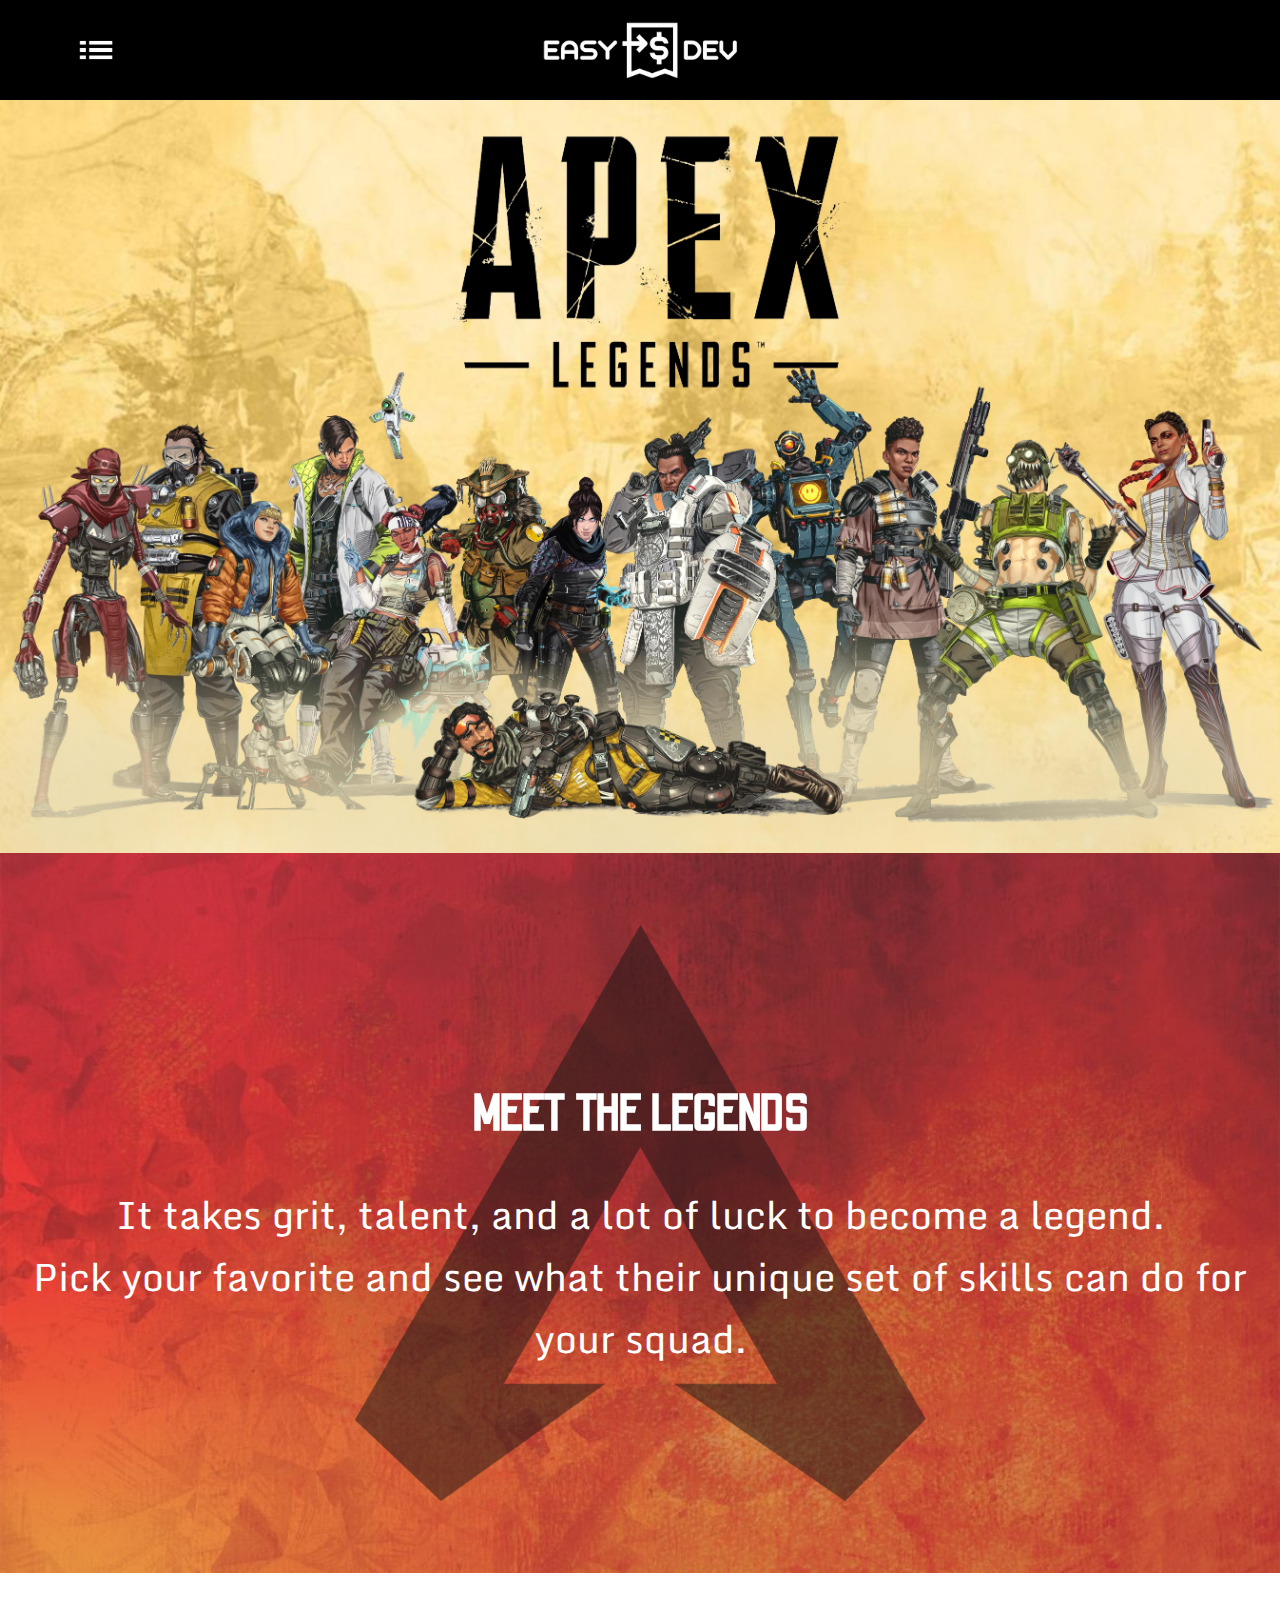
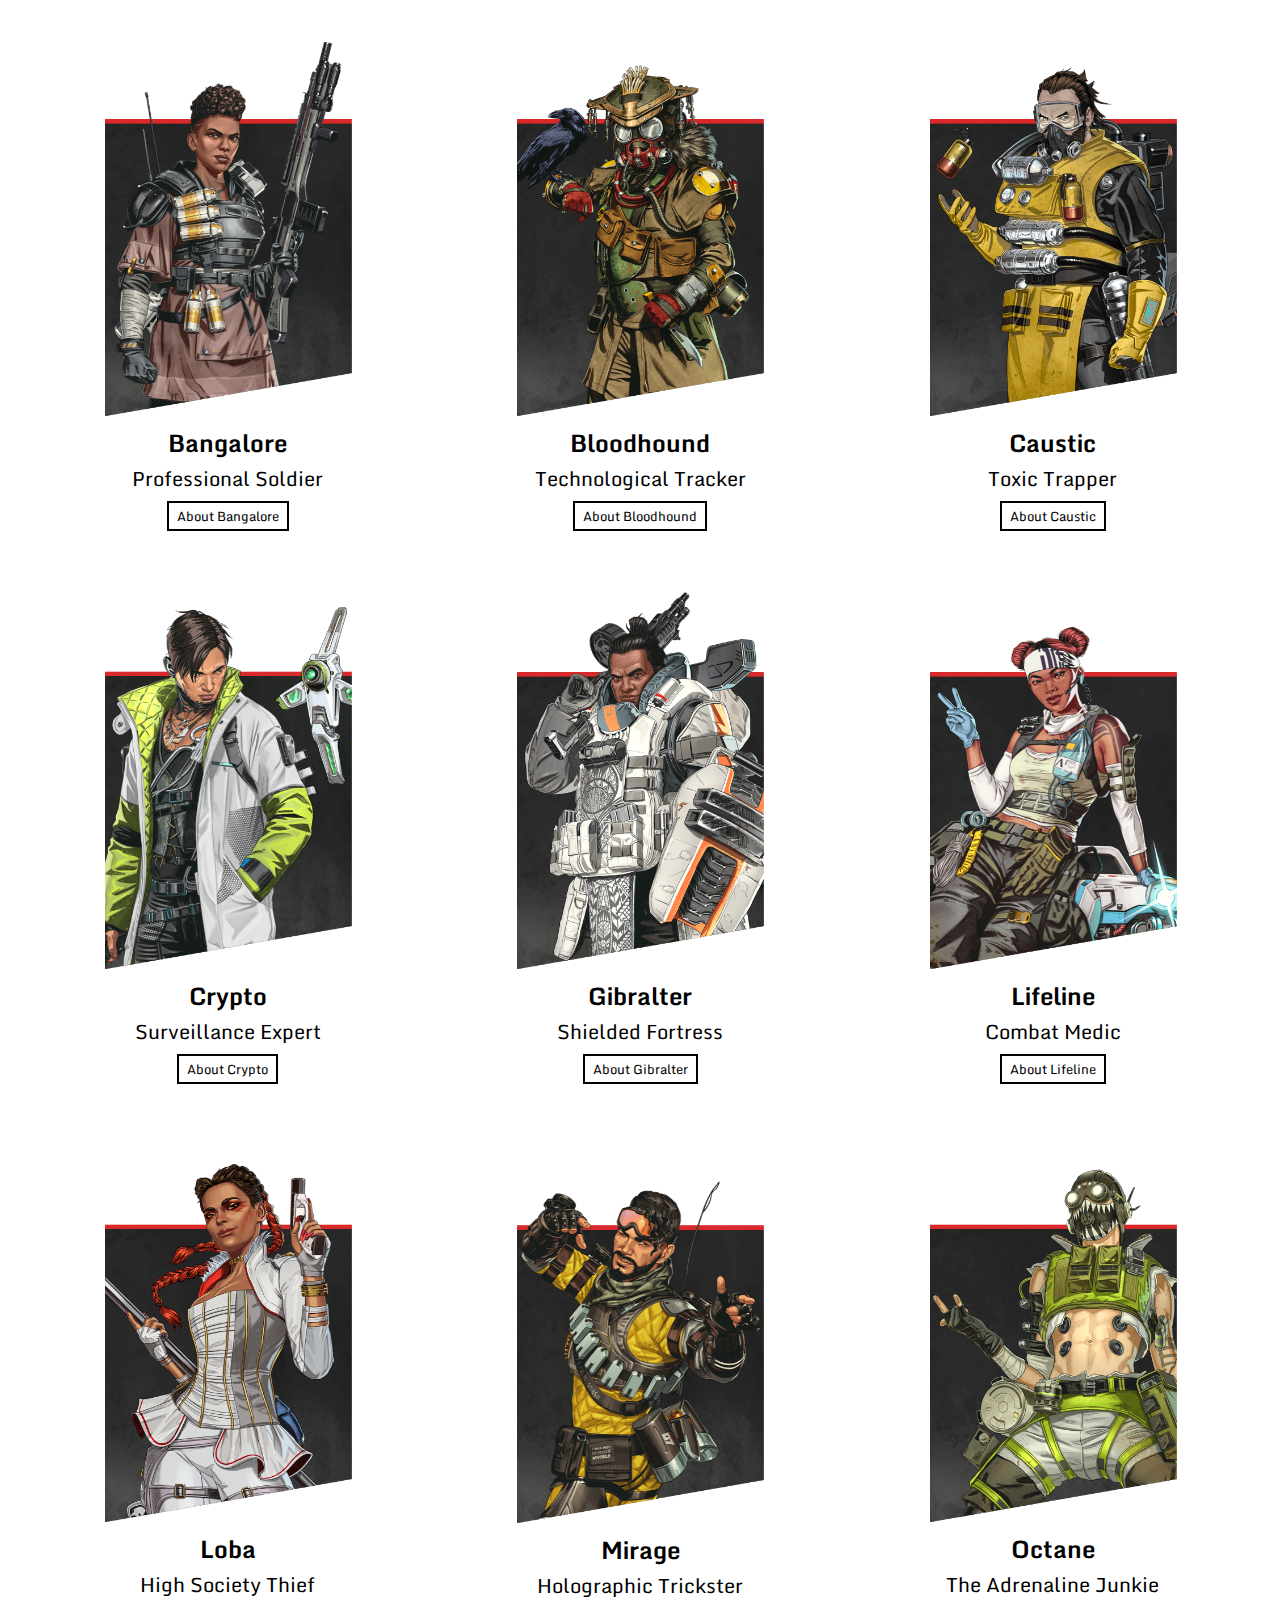
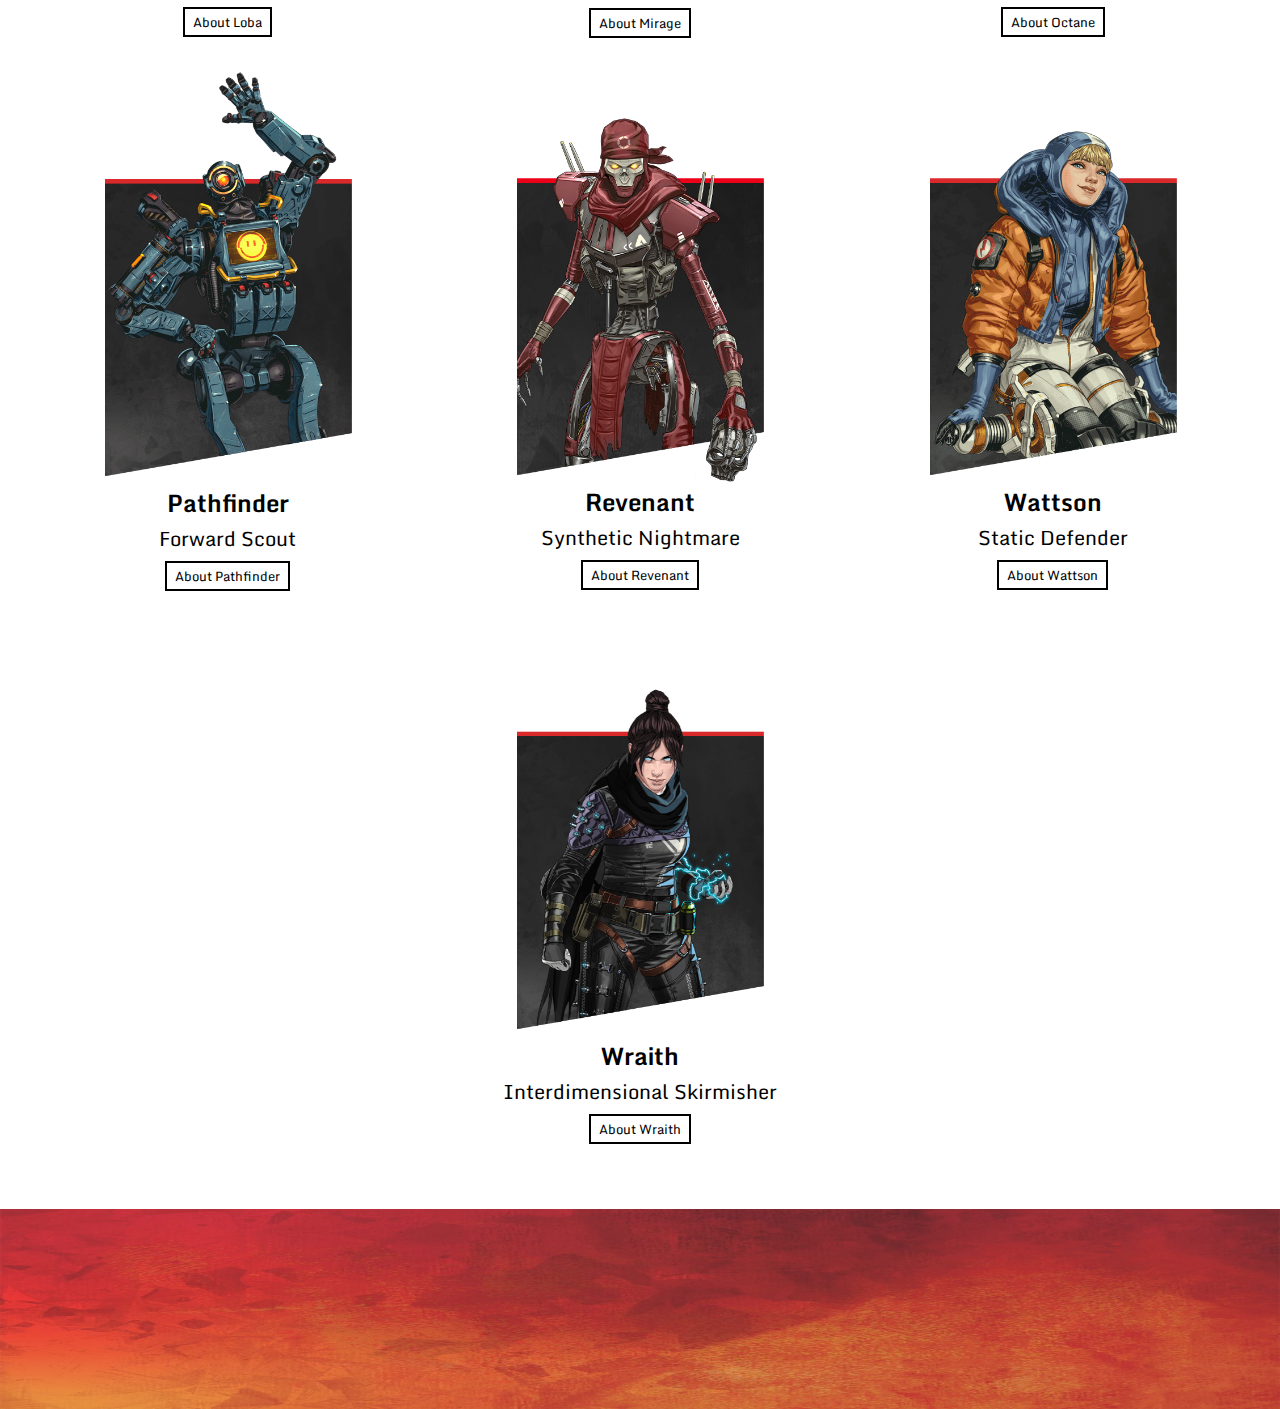
==== commit 8f858b14: "updated files" ====
--- a/index.html
+++ b/index.html
@@ -21,18 +21,18 @@
     </div>-->
     <nav id="nav-bar">
       <ul>
-        <li class="top"><a href="#banners">Home</a></li> 
-        <li><a href="#banner-red-background">About</a></li> 
-        <li><a href="#legend-container">Legends</a></li>
-        <li class="bottom"><a href="#contact">Contact</a></li>
-      </ul>
+        <li class="top"><a href="#Home">Home</a></li>
+        <li><a href="#About">About</a></li>
+        <li><a href="#Legends">Legends</a></li>
+        <li><a href="#Contact">Contact</a></li>
     </nav>
   </header>
-    <div id="banners" class="banner-container">
+  <div class="banner-container">
+    <div id="Home">
       <div class="group-banner">
       <img id="banner-group-pic" class="banner-image" src="images/BannerPhotos/apex-seasonfive-banner.jpg" alt="Group Picture of the Apex Legend Characters">
       </div>
-      <div class="red-banner">
+      <div id="About" class="red-banner">
       <img id="banner-red-background"  src="images/BannerPhotos/apex-meet-legends-background.jpg" alt="red Apex background image">
       <img class="apex-logo" src="images/ApexLogoPhotos/Apex-Legends-Logo-PNG-Photos.png" alt="Apex Logo">
       <h1 class="title-page-heading" >MEET THE LEGENDS</h1>
@@ -41,87 +41,88 @@
       </p>
     </div>
     </div>
-    <div id="legend-container" class="legend-gallery">
+    <div id="Legends" class="legend-gallery">
       <figure class="gallery-item">
         <img class="thumbnail" src="images/BangalorPhotos/apex-grid-tile-legends-bangalore.png.adapt.crop16x9.png">
         <h3 class="legend-name">Bangalore</h3>
         <p class="legend-title">Professional Soldier</p>
-        <p id="about-btn" class="about-btn"><a id="about-link"  class="about-link" href="legends.html#banners">About Bangalore</a></p>
+        <p id="about-btn" class="about-btn"><a id="bangalore-link" class="about-link" href="legends.html#Bangalore">About Bangalore</a></p>
       </figure> 
       <figure class="gallery-item">
         <img class="thumbnail" src="images/BloodhoundPhotos/apex-grid-tile-legends-bloodhound.png.adapt.crop16x9.png">
         <h3 class="legend-name">Bloodhound</h3>
         <p class="legend-title">Technological Tracker</p>
-        <p class="about-btn"><a id="about-link" class="about-link" href="legends.html" onclick="bloodhoundLinkClick()">About Bloodhound</a></p>
+        <p class="about-btn"><a id="bloodhound-link" class="about-link" href="legends.html#Bloodhound" >About Bloodhound</a></p>
       </figure>
       <figure class="gallery-item">
         <img class="thumbnail" src="images/CausticPhotos/apex-grid-tile-legends-caustic.png.adapt.crop16x9.png">
         <h3 class="legend-name">Caustic</h3>
         <p class="legend-title">Toxic Trapper</p>
-        <p class="about-btn"><a class="about-link" href="legends.html">About Caustic</a></p>
+        <p class="about-btn"><a class="about-link" href="legends.html#Caustic">About Caustic</a></p>
       </figure>
       <figure class="gallery-item">
         <img class="thumbnail" src="images/CryptoPhotos/apex-grid-tile-legends-crypto.png.adapt.crop16x9.png">
         <h3 class="legend-name">Crypto</h3>
         <p class="legend-title">Surveillance Expert</p>
-        <p class="about-btn"><a class="about-link" href="legends.html">About Crypto</a></p>
+        <p class="about-btn"><a class="about-link" href="legends.html#Crypto">About Crypto</a></p>
       </figure>
       <figure class="gallery-item">
         <img class="thumbnail" src="images/GibralterPhotos/apex-grid-tile-legends-gibraltar.png.adapt.crop16x9.png">
         <h3 class="legend-name">Gibralter</h3>
         <p class="legend-title">Shielded Fortress</p>
-        <p class="about-btn"><a class="about-link" href="legends.html">About Gibralter</a></p>
+        <p class="about-btn"><a class="about-link" href="legends.html#Gibralter">About Gibralter</a></p>
       </figure>
       <figure class="gallery-item">
         <img class="thumbnail" src="images/LifelinePhotos/apex-grid-tile-legends-lifeline.png.adapt.crop16x9.png">
         <h3 class="legend-name">Lifeline</h3>
         <p class="legend-title">Combat Medic</p>
-        <p class="about-btn"><a class="about-link" href="legends.html">About Lifeline</a></p>
+        <p class="about-btn"><a class="about-link" href="legends.html#Lifeline">About Lifeline</a></p>
       </figure>
       <figure class="gallery-item">
         <img class="thumbnail" src="images/LobaPhotos/apex-grid-tile-legends-loba.png.adapt.crop16x9.png">
         <h3 class="legend-name">Loba</h3>
         <p class="legend-title">High Society Thief</p>
-        <p class="about-btn"><a class="about-link" href="legends.html">About Loba</a></p>
+        <p class="about-btn"><a class="about-link" href="legends.html#Loba">About Loba</a></p>
       </figure>
       <figure class="gallery-item">
         <img class="thumbnail" src="images/MiragePhotos/apex-grid-tile-legends-mirage.png.adapt.crop16x9.png">
         <h3 class="legend-name">Mirage</h3>
         <p class="legend-title">Holographic Trickster</p>
-        <p class="about-btn"><a class="about-link" href="legends.html">About Mirage</a></p>
+        <p class="about-btn"><a class="about-link" href="legends.html#Mirage">About Mirage</a></p>
       </figure>
       <figure class="gallery-item">
         <img class="thumbnail" src="images/OctanePhotos/apex-grid-tile-legends-octane.png.adapt.crop16x9.png">
         <h3 class="legend-name">Octane</h3>
         <p class="legend-title">The Adrenaline Junkie</p>
-        <p class="about-btn"><a class="about-link" href="legends.html">About Octane</a></p>
+        <p class="about-btn"><a class="about-link" href="legends.html#Octane">About Octane</a></p>
       </figure>
       <figure class="gallery-item">
         <img class="thumbnail" src="images/PathfinderPhotos/apex-grid-tile-legends-pathfinder.png.adapt.crop16x9.png">
         <h3 class="legend-name">Pathfinder</h3>
         <p class="legend-title">Forward Scout</p>
-        <p class="about-btn"><a class="about-link" href="legends.html">About Lifeline</a></p>
+        <p class="about-btn"><a class="about-link" href="legends.html#Pathfinder">About Pathfinder</a></p>
       </figure>
       <figure class="gallery-item">
         <img class="thumbnail" src="images/RevenantPhotos/apex-legend-revenant-grid-tile.png.adapt.crop16x9.png">
         <h3 class="legend-name">Revenant</h3>
         <p class="legend-title">Synthetic Nightmare</p>
-        <p class="about-btn"><a class="about-link" href="legends.html">About Revenant</a></p>
+        <p class="about-btn"><a class="about-link" href="legends.html#Revenant">About Revenant</a></p>
       </figure>
       <figure class="gallery-item">
         <img class="thumbnail" src="images/WattsonPhotos/apex-grid-tile-legends-wattson.png.adapt.crop16x9.png">
         <h3 class="legend-name">Wattson</h3>
         <p class="legend-title">Static Defender</p>
-        <p class="about-btn"><a class="about-link" href="legends.html">About Wattson</a></p>
+        <p class="about-btn"><a class="about-link" href="legends.html#Wattson">About Wattson</a></p>
       </figure>
       <figure class="gallery-item">
         <img class="thumbnail" src="images/WraithPhotos/apex-grid-tile-legends-wraith.png.adapt.crop16x9.png">
         <h3 class="legend-name">Wraith</h3>
         <p class="legend-title">Interdimensional Skirmisher</p>
-        <p class="about-btn"><a class="about-link" href="legends.html">About Wraith</a></p>
+        <p class="about-btn"><a class="about-link" href="legends.html#Wraith">About Wraith</a></p>
       </figure>
     </div>
-    <div id="contact" class= "footer-banner">
+  </div>
+    <div id="Contact" class= "footer-banner">
         <img src="images/BannerPhotos/apex-meet-legends-background.jpg" alt="red Apex background">
     </div>
     
--- a/index.css
+++ b/index.css
@@ -15,6 +15,7 @@
     display: flex;
 }
 
+
 .nav-toggle{
     width:40px;
     height:30px;
@@ -27,8 +28,8 @@
 
 #nav-bar{
     position: absolute;
-    text-align:center;
-    top:90%;
+    text-align:left;
+    top:75%;
     left:0;
     background-color: black;
     width:100%;
@@ -39,11 +40,12 @@
     margin:0;
     padding:0;
     list-style: none;
+    margin-bottom:15px;
 }
 
 nav li{
     margin-bottom: .25em;
-    margin-left:2.1em;
+    margin-left:6%;
 
 }
 
@@ -51,9 +53,7 @@
     margin-top:.25em;
 }
 
-.bottom{
-    margin-bottom:1em
-}
+
 
 nav a{
     color:white;
@@ -65,7 +65,6 @@
 
 nav a:hover {
     color:red;
-    border:1px solid red;
 }
 
 .flex-logo{
@@ -89,7 +88,12 @@
 
 .banner-container{
     width: 100%;
-    background-color: black;
+    padding-top:85px;
+}
+
+.legend-container{
+    width: 100%;
+    display: none;
     padding-top:90px;
 }
 
@@ -178,27 +182,24 @@
   }
 
   .about-link{
+    color: black;
+    padding: 2px 8px;
+    font-size: 13px;
     text-decoration: none;
-    color: black;
+    border: 2px solid black;
 }
 
 .about-btn{
-    text-align: center; 
-    border: 2px solid black;
-    width:115px;
-    padding:2px 4px;
-    margin: 0 auto 10px auto;
-  }
-
-  .about-btn a{
-    text-align: center;
-    font-size:13px;
+    text-align: center;
+    padding: 2px 0;
+    width: 100%;
+    margin: 0 auto 0 auto;
   }
 
   .about-btn a:hover{
       color: red;
       cursor: pointer;
-      text-decoration: underline;
+      border: 2px solid red;
   } 
 
 .footer-banner{
@@ -293,27 +294,9 @@
     justify-content:center;
     align-items: center;
     flex-wrap: wrap;
-    padding:50px 0 40px 0;
-}
-
-/*.ability-flex{
-    display: flex;
-    flex-direction: column;
-    justify-content: center;
-    align-items: center;
-    flex-basis: 33.33%;
-} 
-
-.ability-text-flex{
-    display: flex;
-    flex-direction: column;
-    flex-wrap: wrap;
-    justify-content: center;
-    align-items: center;
-    width:100%;
-}
-
-*/
+    padding:50px 0 30px 0;
+}
+
 
 .ability-img{
     width:400px;
@@ -353,26 +336,27 @@
     margin-bottom: 0;
 }
 
-
-
-
-
-
-
-
-
+.hidden{
+    display: none;
+}
 
   .back-btn{
     text-align: center;
     padding:2px 0;
-    margin-top:0;
     width:150px;
-    margin: 0 auto 100px auto;
-  }
+    margin: 0 auto 0 auto;
+  }
+
+.back-div{
+    background-color: black;
+    height: 120px;
+    padding-top: 20px;
+}
+
 
   .back-link{
-      color: black;
-      border: 2px solid black;
+      color: white;
+      border: 2px solid white;
       padding:3px 8px;
       font-size:16px;
       text-decoration: none;
@@ -380,7 +364,6 @@
   .back-link:hover{
       border: 2px solid red;
       color: red;
-      text-decoration: underline;
       cursor: pointer;
   }
 
@@ -400,6 +383,9 @@
     .legend-story{
         padding-right:0px;
     }
+    nav li{
+        margin-left:5.5%;
+    }
 }
 
 
@@ -420,9 +406,15 @@
 
     }
     .nav-toggle{
-        height:20px;
+        height:25px;
         width: 30px;
         margin-left:10px;
+    }
+    nav a{
+        font-size:13px;
+    }
+    nav li{
+        margin-left:3.8%;
     }
 }
 
@@ -466,6 +458,9 @@
     .gallery-item .thumbnail {
         width: 500px;
       }
+      nav li{
+        margin-left:5%;
+    }
     
 }
 
@@ -490,8 +485,9 @@
     .legend-title{
         font-size: 100%;
       }
-    
-}
-
-
-
+     
+    
+}
+
+
+
